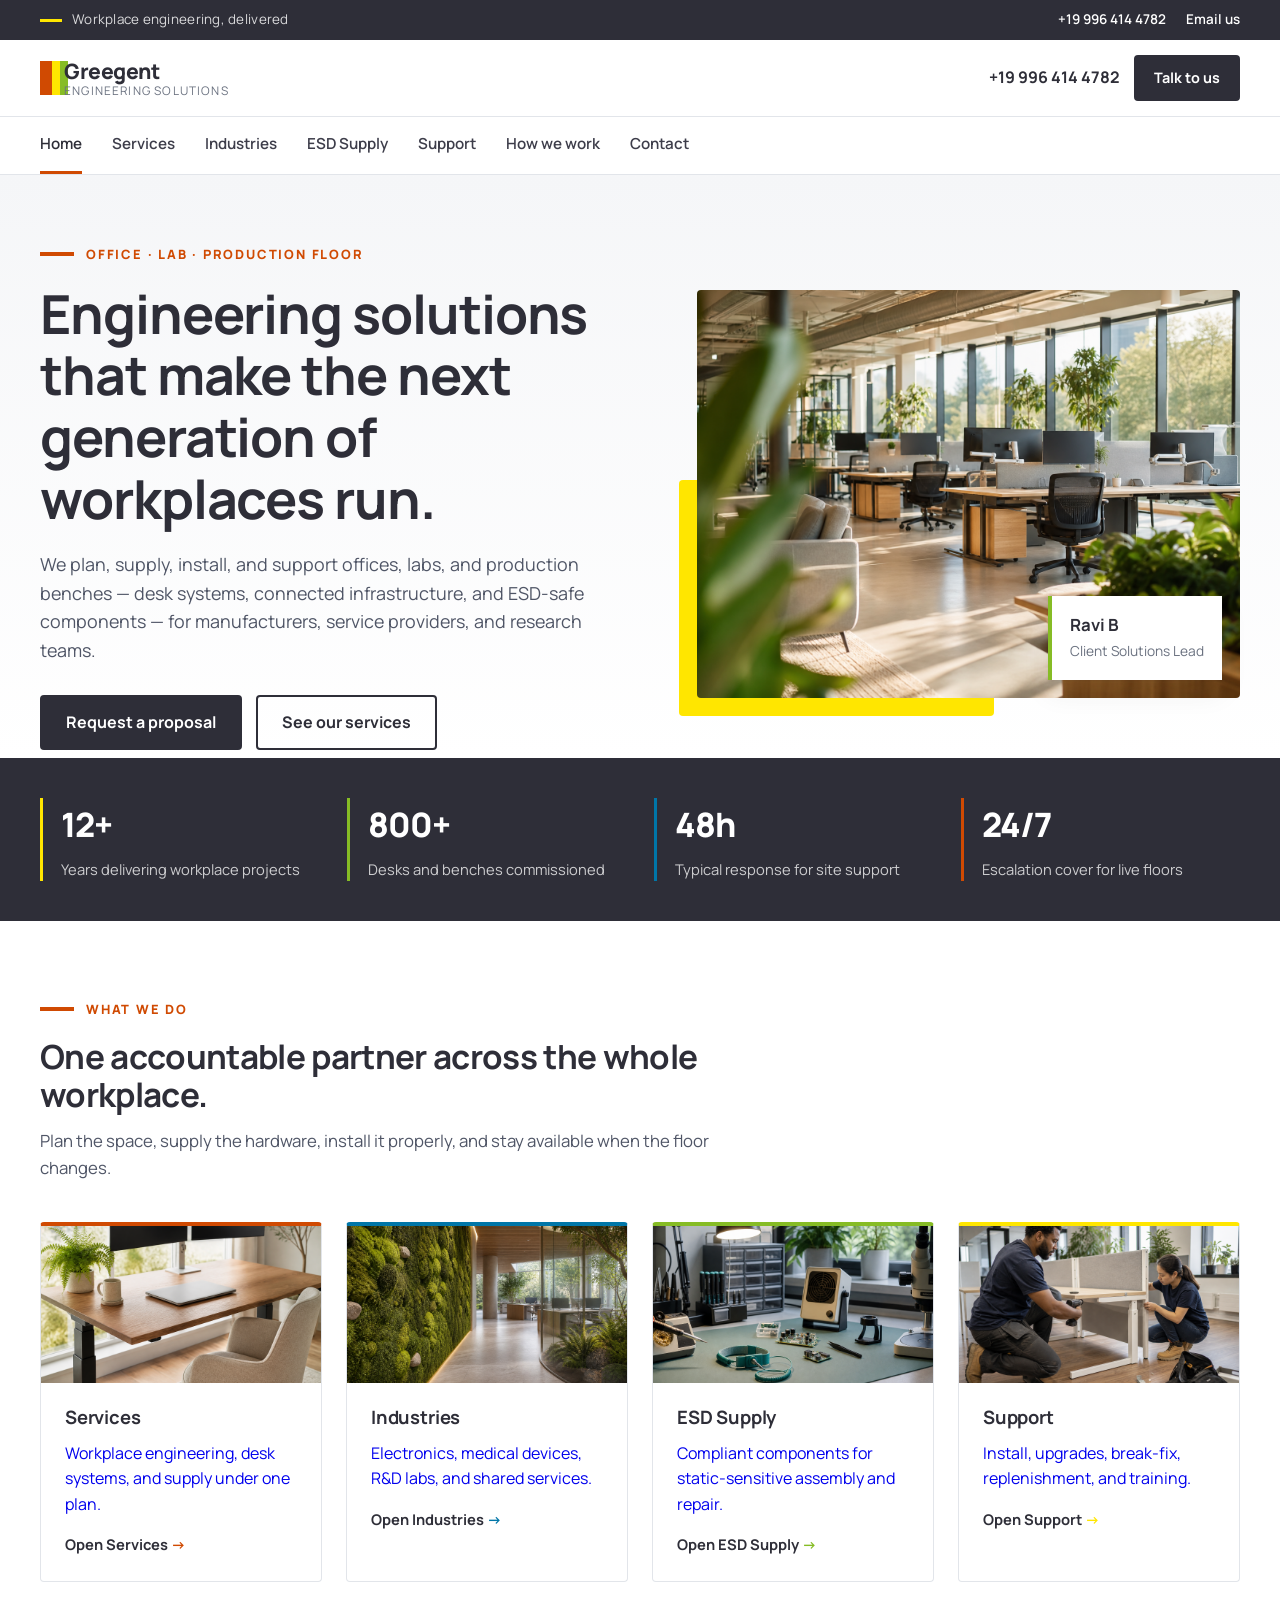
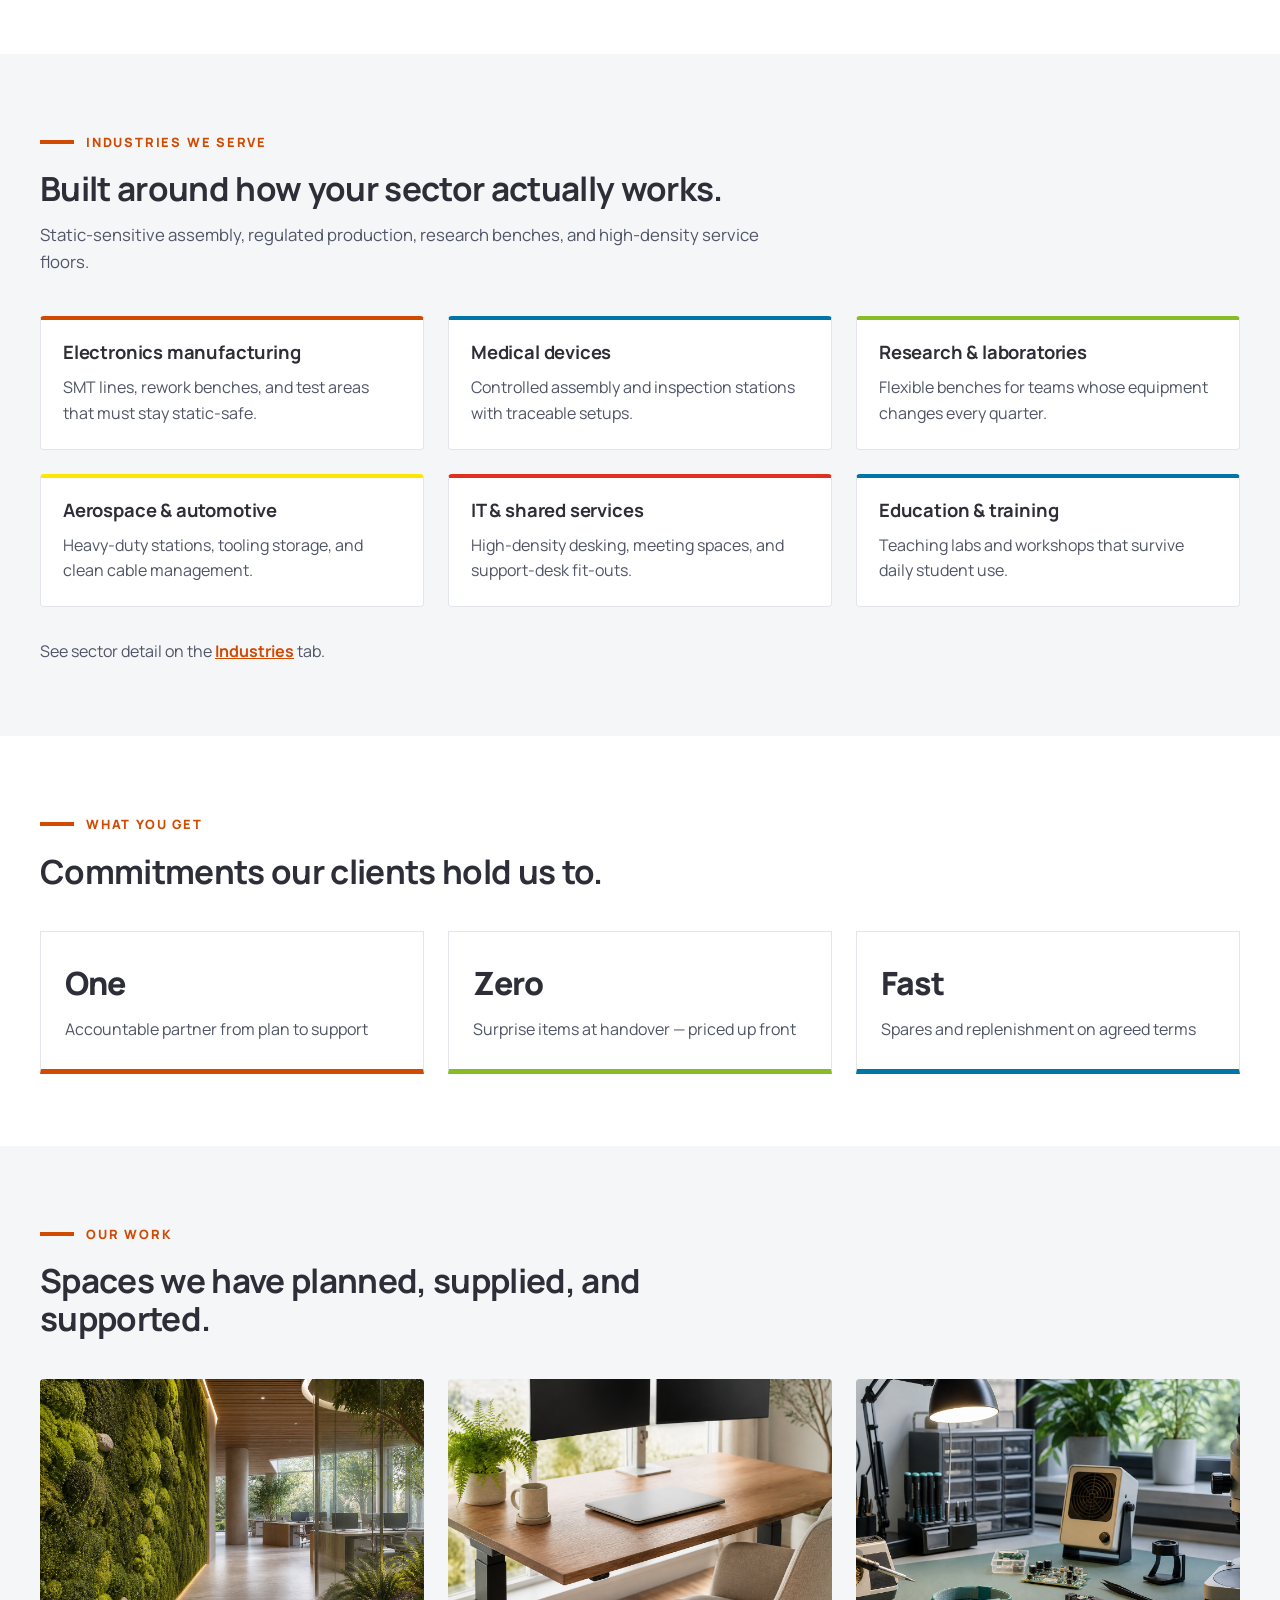
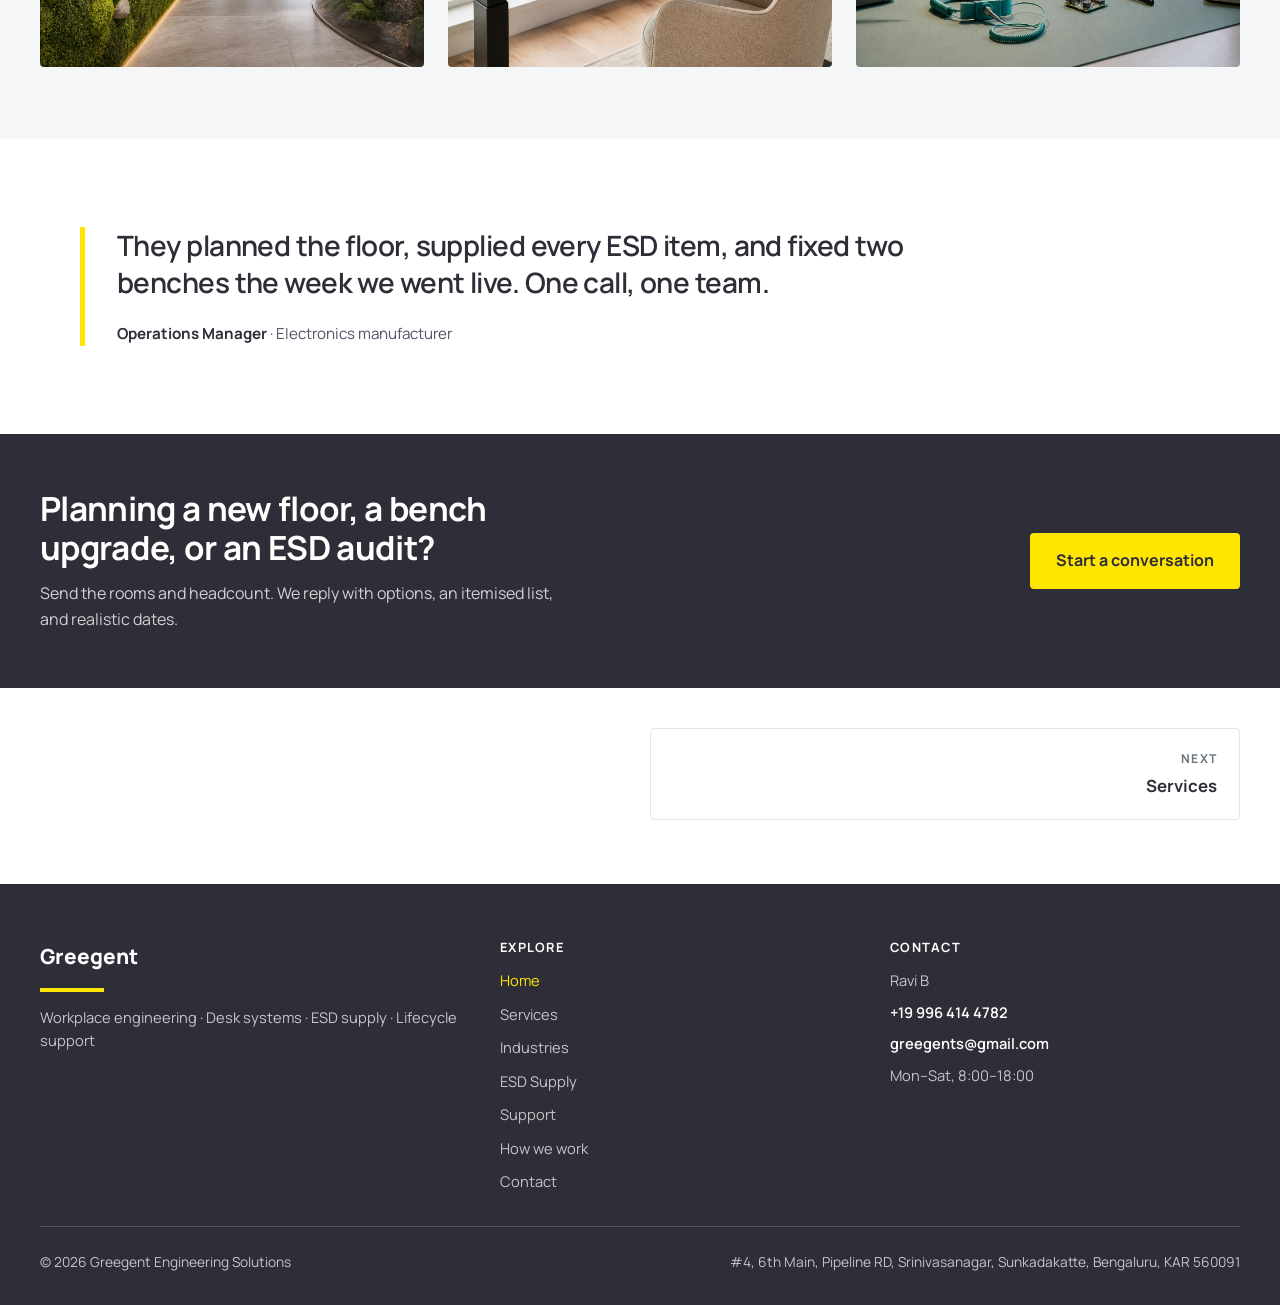
==== index.html @ 0ad7b1fb "Add files via upload" ====
<!DOCTYPE html>
<html lang="en">
  <head>
    <meta charset="UTF-8" />
    <meta name="viewport" content="width=device-width, initial-scale=1.0" />
    <meta name="description" content="Workplace engineering, desk systems, ESD supply, and lifecycle support for industry." />
    <title>Home — XYZ Engineering Solutions</title>
    <link rel="preconnect" href="https://fonts.googleapis.com" />
    <link rel="preconnect" href="https://fonts.gstatic.com" crossorigin />
    <link href="https://fonts.googleapis.com/css2?family=Manrope:wght@400;500;600;700;800&display=swap" rel="stylesheet" />
    <link rel="stylesheet" href="css/styles.css" />
  </head>
  <body data-page="home">
    <header class="site-header">
      <div class="top-strip">
        <div class="wrap top-strip-inner">
          <p class="strip-promise" data-promise>Workplace engineering, delivered</p>
          <div class="strip-links">
            <a data-phone-link href="tel:+15550102400"><span data-phone>+1 555 010 2400</span></a>
            <a data-email-link href="mailto:hello@xyz-solutions.example">Email us</a>
          </div>
        </div>
      </div>
      <div class="wrap header-inner">
        <a class="logo" href="index.html">
          <span class="logo-mark" aria-hidden="true"></span>
          <span class="logo-text"><strong data-company>XYZ</strong><span>Engineering solutions</span></span>
        </a>
        <div class="header-actions">
          <a class="header-phone" data-phone-link href="tel:+15550102400"><span data-phone>+1 555 010 2400</span></a>
          <a class="btn btn-small" href="contact.html">Talk to us</a>
          <button class="nav-toggle" type="button" data-nav-toggle aria-expanded="false" aria-controls="site-tabs" aria-label="Menu">
            <span></span><span></span><span></span>
          </button>
        </div>
      </div>
      <nav class="tab-bar" id="site-tabs" aria-label="Site tabs">
        <div class="wrap">
          <ul data-nav>
            <li><a class="tab-link is-active" href="index.html" aria-current="page">Home</a></li>
            <li><a class="tab-link" href="services.html">Services</a></li>
            <li><a class="tab-link" href="industries.html">Industries</a></li>
            <li><a class="tab-link" href="esd.html">ESD Supply</a></li>
            <li><a class="tab-link" href="support.html">Support</a></li>
            <li><a class="tab-link" href="how-we-work.html">How we work</a></li>
            <li><a class="tab-link" href="contact.html">Contact</a></li>
          </ul>
        </div>
      </nav>
    </header>

    <main>
      <section class="hero">
        <div class="wrap hero-grid">
          <div>
            <p class="eyebrow">Office · Lab · Production floor</p>
            <h1 data-tagline>Engineering solutions that make the next generation of workplaces run.</h1>
            <p class="lede" data-intro></p>
            <div class="hero-actions">
              <a class="btn" href="contact.html">Request a proposal</a>
              <a class="btn btn-ghost" href="services.html">See our services</a>
            </div>
          </div>
          <div class="hero-media">
            <img data-img="homeHero" src="images/hero-workspace.png" alt="Sunlit office with plants and sit-stand desks" />
            <div class="hero-tag">
              <strong data-person-name>Alex Morgan</strong>
              <span data-person-role>Client Solutions Lead</span>
            </div>
          </div>
        </div>
      </section>

      <section class="stat-band">
        <div class="wrap">
          <dl class="stat-grid" data-stats></dl>
        </div>
      </section>

      <section class="section">
        <div class="wrap">
          <header class="section-head">
            <p class="eyebrow">What we do</p>
            <h2>One accountable partner across the whole workplace.</h2>
            <p>Plan the space, supply the hardware, install it properly, and stay available when the floor changes.</p>
          </header>
          <div class="card-grid grid-4" data-home-links></div>
        </div>
      </section>

      <section class="section section-tint">
        <div class="wrap">
          <header class="section-head">
            <p class="eyebrow">Industries we serve</p>
            <h2>Built around how your sector actually works.</h2>
            <p>Static-sensitive assembly, regulated production, research benches, and high-density service floors.</p>
          </header>
          <div class="card-grid grid-3" data-industries></div>
          <p class="page-cta">See sector detail on the <a href="industries.html">Industries</a> tab.</p>
        </div>
      </section>

      <section class="section">
        <div class="wrap">
          <header class="section-head">
            <p class="eyebrow">What you get</p>
            <h2>Commitments our clients hold us to.</h2>
          </header>
          <div class="outcome-grid" data-outcomes></div>
        </div>
      </section>

      <section class="section section-tint">
        <div class="wrap">
          <header class="section-head">
            <p class="eyebrow">Our work</p>
            <h2>Spaces we have planned, supplied, and supported.</h2>
          </header>
          <div class="photo-gallery" data-gallery></div>
        </div>
      </section>

      <section class="section">
        <div class="wrap">
          <figure class="quote">
            <blockquote data-quote-text></blockquote>
            <figcaption><strong data-quote-author></strong> · <span data-quote-org></span></figcaption>
          </figure>
        </div>
      </section>

      <section class="cta">
        <div class="wrap cta-inner">
          <div>
            <h2 data-cta-heading></h2>
            <p data-cta-text></p>
          </div>
          <a class="btn btn-yellow" href="contact.html"><span data-cta-button>Start a conversation</span></a>
        </div>
      </section>

      <nav class="pager-section" aria-label="Next page">
        <div class="wrap pager" data-pager></div>
      </nav>
    </main>

    <footer class="site-footer">
      <div class="wrap">
        <div class="footer-top">
          <div class="footer-brand">
            <strong data-company>XYZ</strong>
            <div class="footer-rule"></div>
            <p data-footer-note></p>
          </div>
          <div class="footer-col">
            <h4>Explore</h4>
            <ul class="footer-tabs" data-footer-nav></ul>
          </div>
          <div class="footer-col">
            <h4>Contact</h4>
            <div class="footer-contact">
              <span data-person-name></span>
              <a data-phone-link href="tel:+15550102400"><span data-phone></span></a>
              <a data-email-link href="mailto:hello@xyz-solutions.example"><span data-email></span></a>
              <span data-hours></span>
            </div>
          </div>
        </div>
        <div class="footer-bottom">
          <p>© <span data-year>2026</span> <span data-legal>XYZ Engineering Solutions</span></p>
          <p><span data-address></span>, <span data-city></span></p>
        </div>
      </div>
    </footer>

    <script src="js/site-config.js"></script>
    <script src="js/app.js"></script>
  </body>
</html>
---- css/styles.css ----
/* ============================================================
   DESIGN SYSTEM
   Palette inspired by professional services brands:
   ============================================================ */

:root {
  --ink: #2e2e38;
  --ink-soft: #3d3d4a;
  --body: #4f5566;
  --muted: #6b7280;
  --line: #e2e5ea;
  --page: #ffffff;
  --tint: #f5f6f8;
  --tint-2: #eef1f5;

  --orange: #d04a02;
  --red: #e0301e;
  --yellow: #ffe600;
  --green: #86bc25;
  --blue: #0076a8;

  --accent: var(--orange);
  --radius: 4px;
  --shadow: 0 1px 2px rgba(46, 46, 56, 0.06), 0 12px 28px rgba(46, 46, 56, 0.08);
  --shadow-lift: 0 2px 4px rgba(46, 46, 56, 0.08), 0 20px 44px rgba(46, 46, 56, 0.14);
  --font: "Manrope", system-ui, -apple-system, "Segoe UI", sans-serif;
}

*,
*::before,
*::after {
  box-sizing: border-box;
}

html {
  scroll-behavior: smooth;
}

body {
  margin: 0;
  font-family: var(--font);
  color: var(--body);
  background: var(--page);
  line-height: 1.6;
  -webkit-font-smoothing: antialiased;
}

img {
  max-width: 100%;
}

code {
  background: var(--tint-2);
  padding: 2px 6px;
  border-radius: 3px;
  color: var(--ink);
  font-size: 0.9em;
}

.wrap {
  width: min(1200px, calc(100% - 48px));
  margin-inline: auto;
}

h1,
h2,
h3,
h4 {
  color: var(--ink);
  font-weight: 700;
  line-height: 1.15;
  letter-spacing: -0.02em;
  margin: 0;
}

h1 {
  font-size: clamp(2.1rem, 4.2vw, 3.5rem);
}

h2 {
  font-size: clamp(1.6rem, 2.6vw, 2.3rem);
}

h3 {
  font-size: 1.15rem;
  letter-spacing: -0.01em;
}

p {
  margin: 0;
}

/* ---------- accent helpers ---------- */
.accent-orange {
  --accent: var(--orange);
}
.accent-red {
  --accent: var(--red);
}
.accent-yellow {
  --accent: var(--yellow);
}
.accent-green {
  --accent: var(--green);
}
.accent-blue {
  --accent: var(--blue);
}

/* ---------- header ---------- */
.site-header {
  position: sticky;
  top: 0;
  z-index: 30;
  background: var(--page);
  box-shadow: 0 1px 0 var(--line);
}

.top-strip {
  background: var(--ink);
  color: #fff;
}

.top-strip-inner {
  display: flex;
  align-items: center;
  justify-content: space-between;
  gap: 20px;
  min-height: 40px;
  font-size: 0.84rem;
}

.strip-promise {
  display: flex;
  align-items: center;
  gap: 10px;
  color: rgba(255, 255, 255, 0.82);
  letter-spacing: 0.02em;
}

.strip-promise::before {
  content: "";
  width: 22px;
  height: 3px;
  background: var(--yellow);
}

.strip-links {
  display: flex;
  gap: 20px;
}

.strip-links a {
  color: #fff;
  text-decoration: none;
  font-weight: 600;
}

.strip-links a:hover {
  color: var(--yellow);
}

.header-inner {
  display: flex;
  align-items: center;
  justify-content: space-between;
  gap: 24px;
  min-height: 76px;
}

.logo {
  display: flex;
  align-items: center;
  gap: 12px;
  text-decoration: none;
}

.logo-mark {
  width: 12px;
  height: 34px;
  background: var(--orange);
  box-shadow: 8px 0 0 var(--yellow), 16px 0 0 var(--green);
}

.logo-text {
  display: grid;
  line-height: 1.2;
}

.logo-text strong {
  color: var(--ink);
  font-size: 1.32rem;
  font-weight: 800;
  letter-spacing: -0.02em;
}

.logo-text span {
  color: var(--muted);
  font-size: 0.74rem;
  letter-spacing: 0.1em;
  text-transform: uppercase;
}

.header-actions {
  display: flex;
  align-items: center;
  gap: 14px;
}

.header-phone {
  color: var(--ink);
  text-decoration: none;
  font-weight: 700;
}

.header-phone:hover {
  color: var(--orange);
}

.nav-toggle {
  display: none;
  width: 44px;
  height: 40px;
  border: 1px solid var(--line);
  border-radius: var(--radius);
  background: #fff;
  cursor: pointer;
}

.nav-toggle span {
  display: block;
  width: 18px;
  height: 2px;
  margin: 4px auto;
  background: var(--ink);
}

/* ---------- tabs ---------- */
.tab-bar {
  border-top: 1px solid var(--line);
  background: var(--page);
}

.tab-bar ul {
  display: flex;
  gap: 30px;
  list-style: none;
  margin: 0;
  padding: 0;
  overflow-x: auto;
  scrollbar-width: none;
}

.tab-bar ul::-webkit-scrollbar {
  display: none;
}

.tab-link {
  display: inline-flex;
  align-items: center;
  padding: 15px 0;
  color: var(--ink-soft);
  text-decoration: none;
  font-size: 0.95rem;
  font-weight: 600;
  white-space: nowrap;
  border-bottom: 3px solid transparent;
}

.tab-link:hover {
  color: var(--orange);
}

.tab-link.is-active {
  color: var(--ink);
  border-bottom-color: var(--orange);
}

/* ---------- buttons ---------- */
.btn {
  display: inline-flex;
  align-items: center;
  gap: 10px;
  padding: 13px 24px;
  border: 2px solid var(--ink);
  border-radius: var(--radius);
  background: var(--ink);
  color: #fff;
  font: inherit;
  font-weight: 700;
  text-decoration: none;
  cursor: pointer;
}

.btn:hover {
  background: var(--orange);
  border-color: var(--orange);
}

.btn-small {
  padding: 9px 18px;
  font-size: 0.9rem;
}

.btn-ghost {
  background: transparent;
  color: var(--ink);
}

.btn-ghost:hover {
  background: var(--ink);
  color: #fff;
  border-color: var(--ink);
}

.btn-yellow {
  background: var(--yellow);
  border-color: var(--yellow);
  color: var(--ink);
}

.btn-yellow:hover {
  background: #fff;
  border-color: #fff;
  color: var(--ink);
}

/* ---------- hero ---------- */
.hero {
  padding: 64px 0 8px;
  background: linear-gradient(180deg, var(--tint) 0%, var(--page) 100%);
}

.hero-grid {
  display: grid;
  grid-template-columns: 1.05fr 0.95fr;
  gap: 56px;
  align-items: center;
}

.eyebrow {
  display: inline-flex;
  align-items: center;
  gap: 12px;
  margin-bottom: 18px;
  color: var(--orange);
  font-size: 0.8rem;
  font-weight: 800;
  letter-spacing: 0.14em;
  text-transform: uppercase;
}

.eyebrow::before {
  content: "";
  width: 34px;
  height: 4px;
  background: var(--orange);
}

.lede {
  margin-top: 20px;
  font-size: 1.12rem;
  max-width: 56ch;
}

.hero-actions {
  display: flex;
  flex-wrap: wrap;
  gap: 14px;
  margin-top: 30px;
}

.hero-media {
  position: relative;
}

.hero-media img {
  display: block;
  width: 100%;
  aspect-ratio: 4 / 3;
  object-fit: cover;
  border-radius: var(--radius);
  position: relative;
  z-index: 1;
}

.hero-media::before {
  content: "";
  position: absolute;
  left: -18px;
  bottom: -18px;
  width: 58%;
  height: 58%;
  background: var(--yellow);
  border-radius: var(--radius);
}

.hero-tag {
  position: absolute;
  z-index: 2;
  right: 18px;
  bottom: 18px;
  max-width: 240px;
  padding: 16px 18px;
  background: #fff;
  border-left: 4px solid var(--green);
  box-shadow: var(--shadow);
}

.hero-tag strong {
  display: block;
  color: var(--ink);
  font-size: 1.05rem;
}

.hero-tag span {
  font-size: 0.86rem;
  color: var(--muted);
}

/* ---------- numbers band ---------- */
.stat-band {
  background: var(--ink);
  color: #fff;
  padding: 40px 0;
}

.stat-grid {
  display: grid;
  grid-template-columns: repeat(4, 1fr);
  gap: 28px;
  margin: 0;
}

.stat {
  padding-left: 18px;
  border-left: 3px solid var(--yellow);
}

.stat:nth-child(2) {
  border-left-color: var(--green);
}

.stat:nth-child(3) {
  border-left-color: var(--blue);
}

.stat:nth-child(4) {
  border-left-color: var(--orange);
}

.stat dt {
  font-size: 2.1rem;
  font-weight: 800;
  letter-spacing: -0.03em;
  color: #fff;
}

.stat dd {
  margin: 6px 0 0;
  color: rgba(255, 255, 255, 0.76);
  font-size: 0.92rem;
}

/* ---------- sections ---------- */
.section {
  padding: 72px 0;
}

.section-tint {
  background: var(--tint);
}

.section-head {
  max-width: 720px;
  margin-bottom: 40px;
}

.section-head h2 + p {
  margin-top: 14px;
  font-size: 1.05rem;
}

.page-hero {
  padding: 56px 0 40px;
  background: linear-gradient(180deg, var(--tint) 0%, var(--page) 100%);
}

.page-hero .lede {
  margin-top: 16px;
}

.page-hero-grid {
  display: grid;
  grid-template-columns: 1.1fr 0.9fr;
  gap: 48px;
  align-items: center;
}

.page-hero-grid img {
  display: block;
  width: 100%;
  aspect-ratio: 16 / 10;
  object-fit: cover;
  border-radius: var(--radius);
  border-bottom: 5px solid var(--orange);
}

/* ---------- cards ---------- */
.card-grid {
  display: grid;
  grid-template-columns: repeat(2, 1fr);
  gap: 24px;
}

.grid-3 {
  grid-template-columns: repeat(3, 1fr);
}

.grid-4 {
  grid-template-columns: repeat(4, 1fr);
}

.card,
.jump-card {
  display: flex;
  flex-direction: column;
  background: #fff;
  border: 1px solid var(--line);
  border-top: 4px solid var(--accent);
  border-radius: var(--radius);
  overflow: hidden;
  text-decoration: none;
  transition: box-shadow 0.2s ease, transform 0.2s ease;
}

.card:hover,
.jump-card:hover {
  box-shadow: var(--shadow-lift);
  transform: translateY(-3px);
}

.card img,
.jump-card img {
  display: block;
  width: 100%;
  aspect-ratio: 16 / 9;
  object-fit: cover;
}

.card-body {
  padding: 24px;
  display: grid;
  gap: 12px;
  align-content: start;
}

.card-compact .card-body {
  padding: 22px;
}

.card-plain {
  border-top-color: var(--line);
  border-left: 4px solid var(--accent);
}

.card-points {
  margin: 4px 0 0;
  padding: 0;
  list-style: none;
  display: grid;
  gap: 8px;
}

.card-points li {
  position: relative;
  padding-left: 20px;
  font-size: 0.94rem;
}

.card-points li::before {
  content: "";
  position: absolute;
  left: 0;
  top: 9px;
  width: 9px;
  height: 9px;
  background: var(--accent);
}

.card-link {
  margin-top: 4px;
  color: var(--ink);
  font-weight: 700;
  font-size: 0.92rem;
}

.card-link::after {
  content: " →";
  color: var(--accent);
}

/* ---------- outcomes ---------- */
.outcome-grid {
  display: grid;
  grid-template-columns: repeat(3, 1fr);
  gap: 24px;
}

.outcome {
  padding: 26px 24px;
  background: #fff;
  border: 1px solid var(--line);
  border-bottom: 5px solid var(--accent);
}

.outcome strong {
  display: block;
  color: var(--ink);
  font-size: 2rem;
  font-weight: 800;
  letter-spacing: -0.03em;
}

.outcome p {
  margin-top: 8px;
}

/* ---------- process ---------- */
.process {
  list-style: none;
  display: grid;
  grid-template-columns: repeat(4, 1fr);
  gap: 24px;
  margin: 0;
  padding: 0;
}

.step-item {
  padding-top: 20px;
  border-top: 4px solid var(--accent);
  display: grid;
  gap: 10px;
  align-content: start;
}

.step-number {
  color: var(--accent);
  font-size: 1.5rem;
  font-weight: 800;
  letter-spacing: -0.02em;
}

/* ---------- photos ---------- */
.photo-frame {
  margin: 0;
  overflow: hidden;
  border-radius: var(--radius);
}

.photo-frame img {
  display: block;
  width: 100%;
  height: 100%;
  aspect-ratio: 4 / 3;
  object-fit: cover;
}

.photo-gallery {
  display: grid;
  grid-template-columns: repeat(3, 1fr);
  gap: 24px;
}

.photo-split {
  display: grid;
  grid-template-columns: 1.1fr 0.9fr;
  gap: 24px;
}

/* ---------- quote ---------- */
.quote {
  display: grid;
  gap: 20px;
  max-width: 900px;
  padding-left: 32px;
  border-left: 5px solid var(--yellow);
}

.quote blockquote {
  margin: 0;
  color: var(--ink);
  font-size: clamp(1.25rem, 2.2vw, 1.75rem);
  font-weight: 600;
  line-height: 1.35;
  letter-spacing: -0.02em;
}

.quote figcaption {
  font-size: 0.95rem;
}

.quote figcaption strong {
  color: var(--ink);
}

/* ---------- closing call to action ---------- */
.cta {
  background: var(--ink);
  color: #fff;
  padding: 56px 0;
}

.cta-inner {
  display: grid;
  grid-template-columns: 1.4fr auto;
  gap: 32px;
  align-items: center;
}

.cta h2 {
  color: #fff;
  max-width: 24ch;
}

.cta p {
  margin-top: 14px;
  color: rgba(255, 255, 255, 0.78);
  max-width: 52ch;
}

/* ---------- contact ---------- */
.contact-grid {
  display: grid;
  grid-template-columns: 0.9fr 1.1fr;
  gap: 48px;
  align-items: start;
}

.contact-card {
  background: #fff;
  border: 1px solid var(--line);
  border-top: 4px solid var(--orange);
  padding: 28px;
}

.contact-details {
  list-style: none;
  margin: 0;
  padding: 0;
  display: grid;
  gap: 18px;
}

.contact-details li {
  display: grid;
  gap: 4px;
  padding-bottom: 16px;
  border-bottom: 1px solid var(--line);
}

.contact-details li:last-child {
  border-bottom: 0;
  padding-bottom: 0;
}

.contact-details span {
  color: var(--muted);
  font-size: 0.78rem;
  font-weight: 700;
  letter-spacing: 0.1em;
  text-transform: uppercase;
}

.contact-details strong {
  color: var(--ink);
  font-size: 1.05rem;
}

.contact-details a {
  color: inherit;
  text-decoration: none;
}

.contact-details a:hover strong {
  color: var(--orange);
}

.contact-form {
  display: grid;
  gap: 18px;
  padding: 32px;
  background: #fff;
  border: 1px solid var(--line);
  box-shadow: var(--shadow);
}

.form-row {
  display: grid;
  grid-template-columns: 1fr 1fr;
  gap: 18px;
}

.contact-form label {
  display: grid;
  gap: 7px;
  color: var(--ink);
  font-size: 0.9rem;
  font-weight: 600;
}

.contact-form input,
.contact-form select,
.contact-form textarea {
  width: 100%;
  padding: 12px 14px;
  border: 1px solid var(--line);
  border-radius: var(--radius);
  background: #fff;
  color: var(--ink);
  font: inherit;
}

.contact-form input:focus,
.contact-form select:focus,
.contact-form textarea:focus {
  outline: 2px solid var(--orange);
  outline-offset: 1px;
  border-color: var(--orange);
}

.form-note {
  color: var(--muted);
  font-size: 0.86rem;
}

/* ---------- pager ---------- */
.pager-section {
  padding: 40px 0 64px;
}

.pager {
  display: grid;
  grid-template-columns: 1fr 1fr;
  gap: 20px;
}

.pager-link {
  display: grid;
  gap: 4px;
  padding: 20px 22px;
  border: 1px solid var(--line);
  border-radius: var(--radius);
  text-decoration: none;
  background: #fff;
}

.pager-link:hover {
  border-color: var(--orange);
}

.pager-link span {
  color: var(--muted);
  font-size: 0.76rem;
  font-weight: 700;
  letter-spacing: 0.1em;
  text-transform: uppercase;
}

.pager-link strong {
  color: var(--ink);
  font-size: 1.05rem;
}

.pager-next {
  text-align: right;
}

.page-cta {
  margin-top: 32px;
  font-size: 1rem;
}

.page-cta a {
  color: var(--orange);
  font-weight: 700;
}

/* ---------- footer ---------- */
.site-footer {
  background: var(--ink);
  color: rgba(255, 255, 255, 0.72);
  padding: 56px 0 32px;
  font-size: 0.92rem;
}

.footer-top {
  display: grid;
  grid-template-columns: 1.2fr 1fr 1fr;
  gap: 40px;
  padding-bottom: 32px;
  border-bottom: 1px solid rgba(255, 255, 255, 0.16);
}

.footer-brand strong {
  display: block;
  color: #fff;
  font-size: 1.3rem;
  font-weight: 800;
}

.footer-rule {
  width: 64px;
  height: 4px;
  margin: 14px 0;
  background: var(--yellow);
  box-shadow: 0 0 0 0 transparent;
}

.footer-col h4 {
  color: #fff;
  font-size: 0.8rem;
  letter-spacing: 0.1em;
  text-transform: uppercase;
  margin-bottom: 14px;
}

.footer-tabs {
  display: grid;
  gap: 10px;
  list-style: none;
  margin: 0;
  padding: 0;
}

.footer-link {
  color: rgba(255, 255, 255, 0.72);
  text-decoration: none;
}

.footer-link:hover,
.footer-link.is-active {
  color: var(--yellow);
}

.footer-contact {
  display: grid;
  gap: 8px;
}

.footer-contact a {
  color: #fff;
  text-decoration: none;
  font-weight: 600;
}

.footer-bottom {
  display: flex;
  flex-wrap: wrap;
  justify-content: space-between;
  gap: 12px;
  padding-top: 24px;
  font-size: 0.86rem;
}

/* ---------- responsive ---------- */
@media (max-width: 1000px) {
  .stat-grid,
  .grid-4 {
    grid-template-columns: repeat(2, 1fr);
  }

  .process,
  .grid-3,
  .photo-gallery {
    grid-template-columns: repeat(2, 1fr);
  }

  .footer-top {
    grid-template-columns: 1fr 1fr;
  }
}

@media (max-width: 860px) {
  .wrap {
    width: calc(100% - 32px);
  }

  .hero-grid,
  .page-hero-grid,
  .card-grid,
  .grid-3,
  .grid-4,
  .outcome-grid,
  .process,
  .photo-gallery,
  .photo-split,
  .contact-grid,
  .cta-inner,
  .pager,
  .form-row,
  .stat-grid {
    grid-template-columns: 1fr;
  }

  .strip-promise {
    display: none;
  }

  .header-phone {
    display: none;
  }

  .nav-toggle {
    display: block;
  }

  .tab-bar {
    display: none;
  }

  .nav-open .tab-bar {
    display: block;
  }

  .tab-bar ul {
    flex-direction: column;
    gap: 0;
    padding: 8px 0 16px;
  }

  .tab-link {
    padding: 12px 0;
    border-bottom: 1px solid var(--line);
    width: 100%;
  }

  .tab-link.is-active {
    border-bottom-color: var(--orange);
  }

  .hero-media::before {
    display: none;
  }

  .pager-next {
    text-align: left;
  }

  .quote {
    padding-left: 20px;
  }
}

@media (prefers-reduced-motion: reduce) {
  * {
    transition: none !important;
  }

  html {
    scroll-behavior: auto;
  }
}
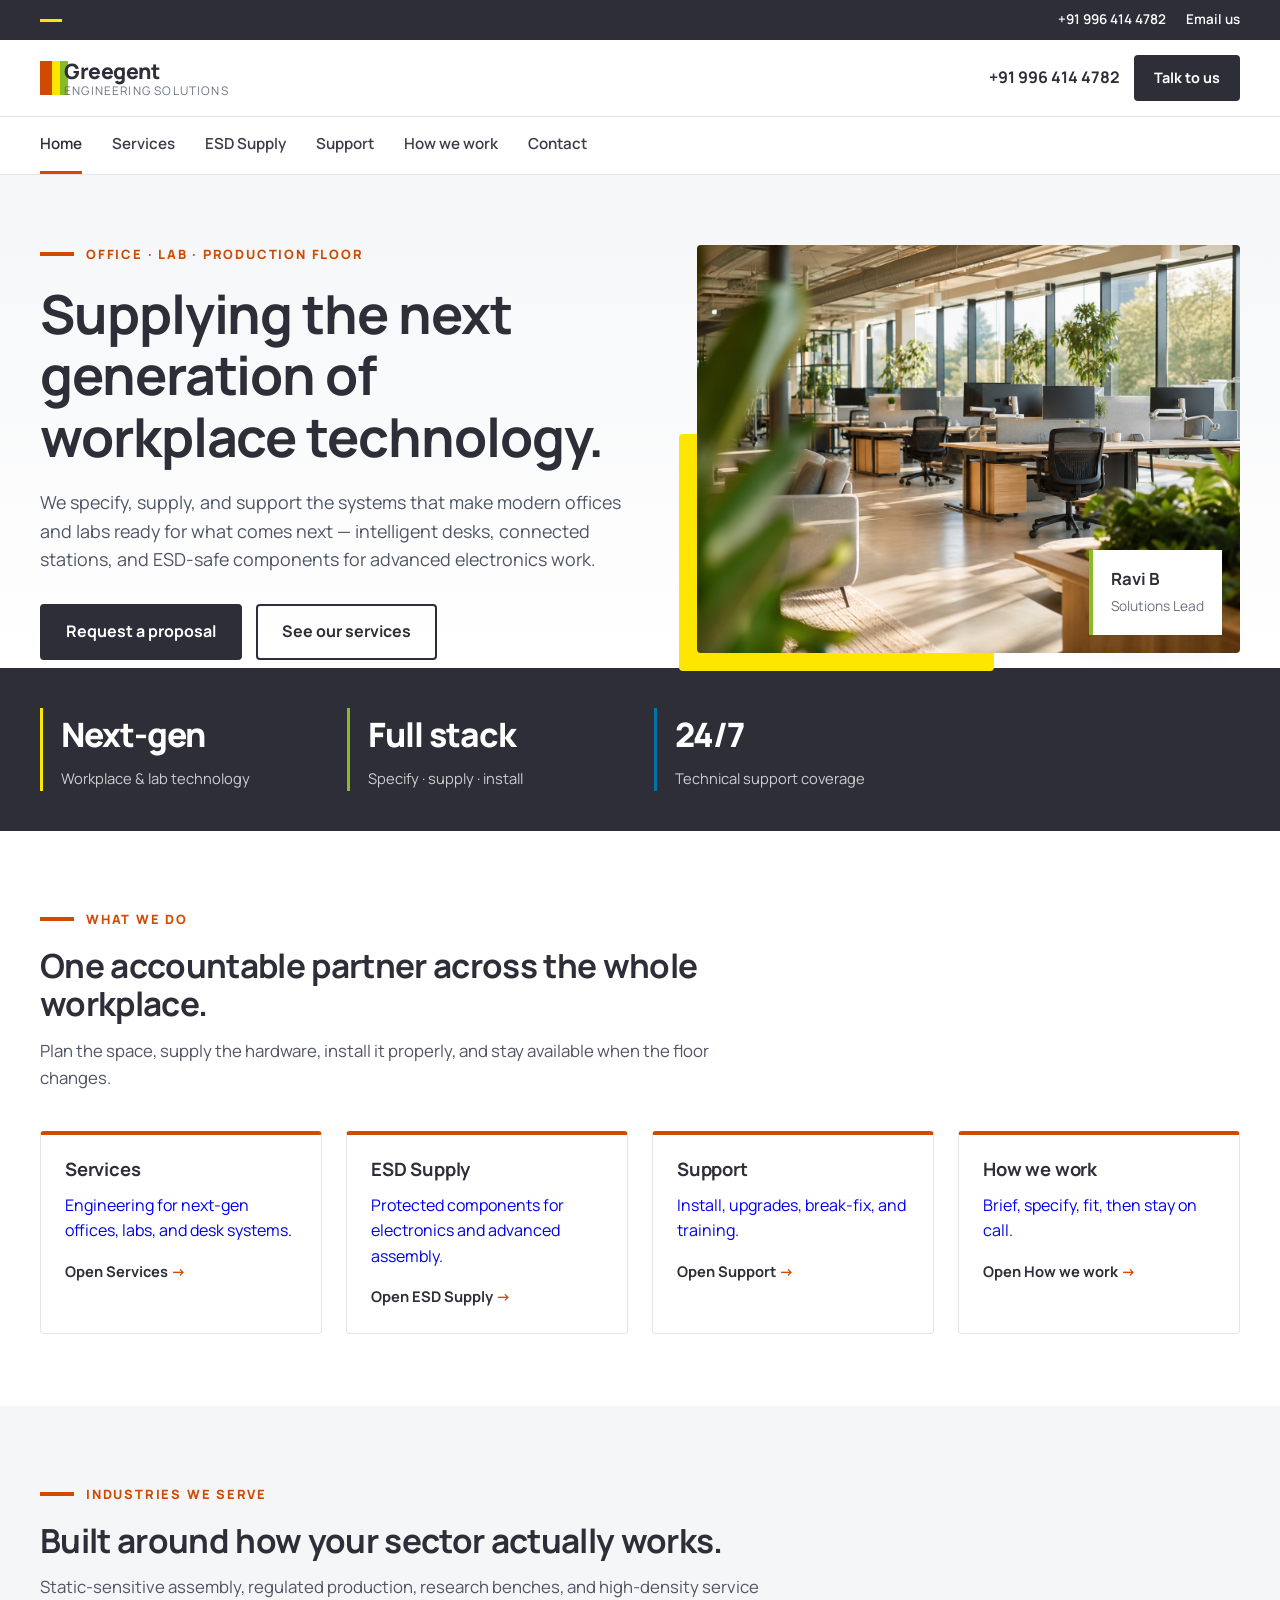
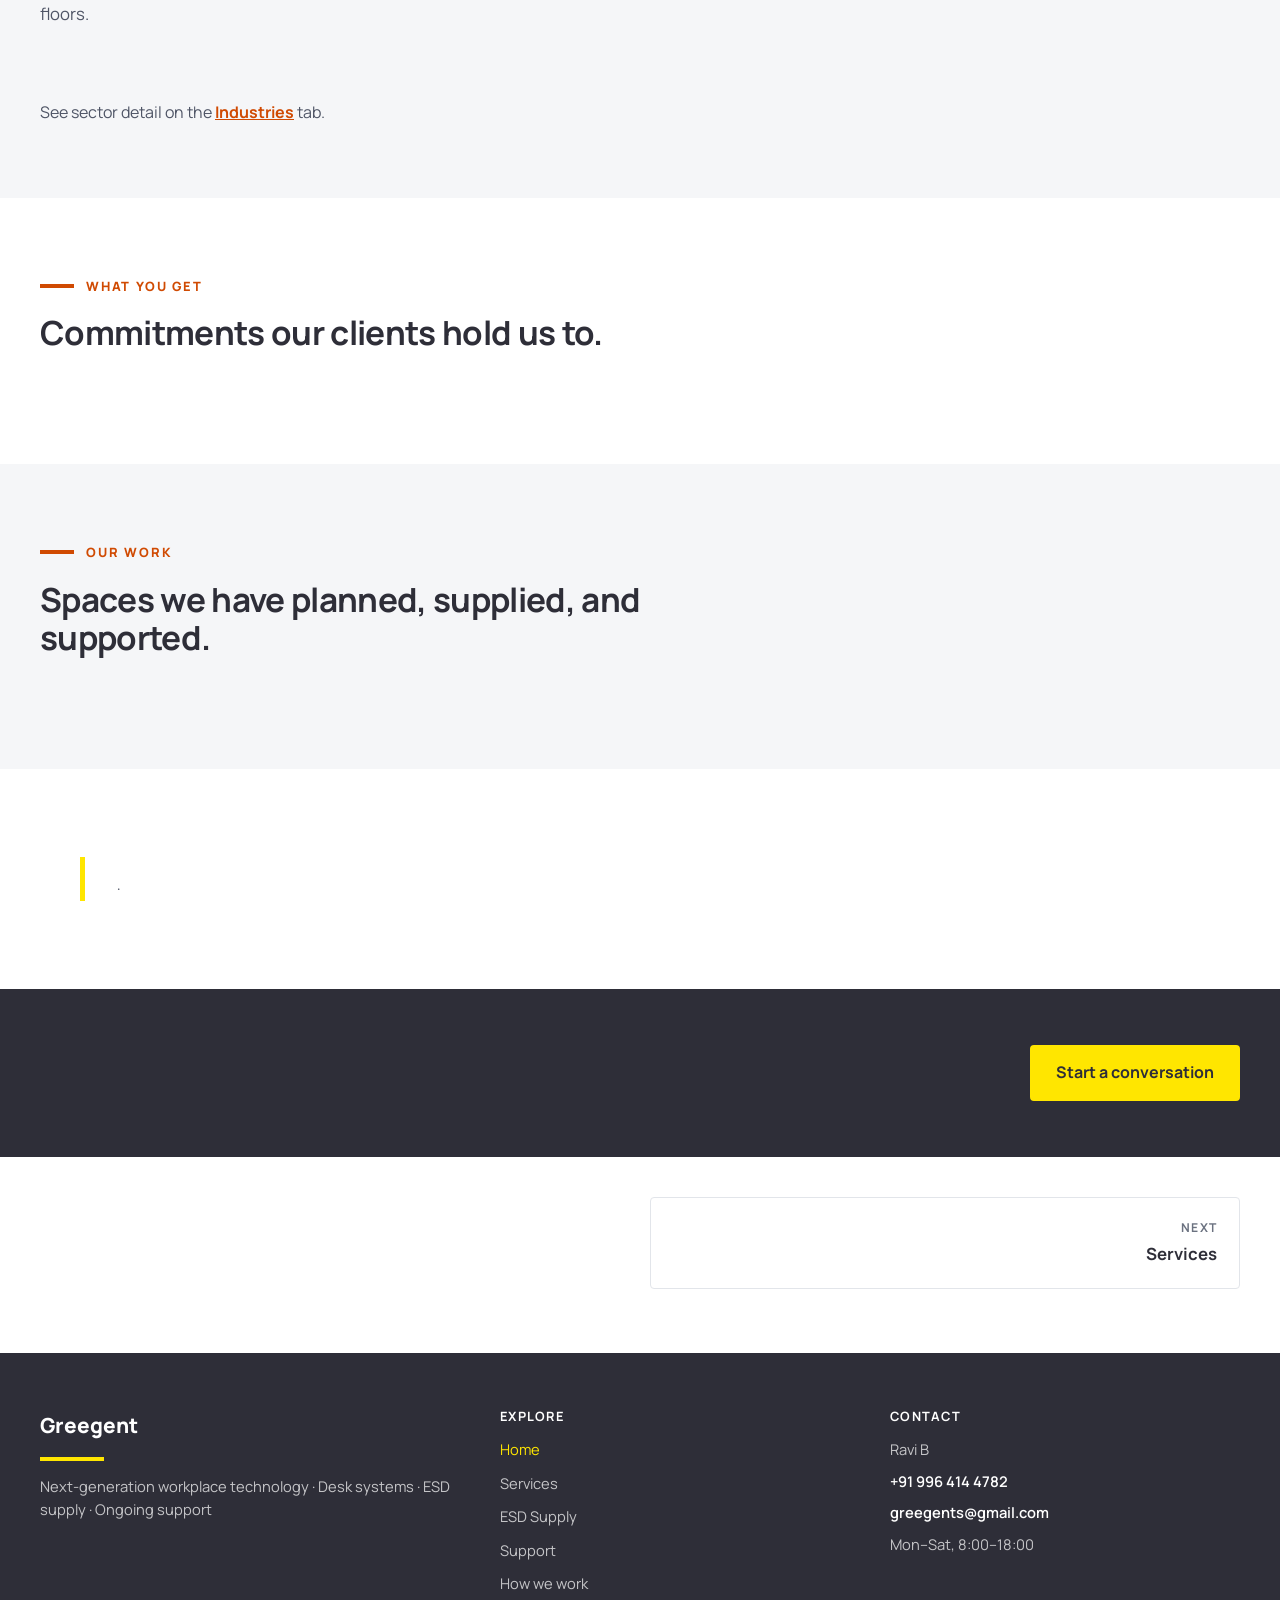
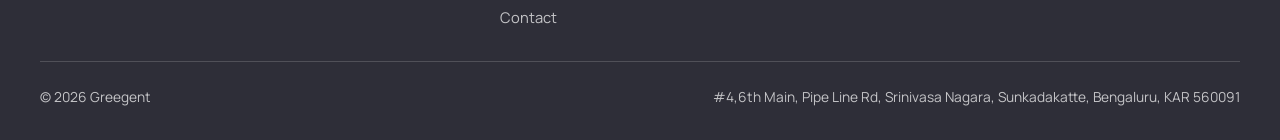
==== commit a5e736f0: "removed constant" ====
--- a/index.html
+++ b/index.html
@@ -4,7 +4,7 @@
     <meta charset="UTF-8" />
     <meta name="viewport" content="width=device-width, initial-scale=1.0" />
     <meta name="description" content="Workplace engineering, desk systems, ESD supply, and lifecycle support for industry." />
-    <title>Home — XYZ Engineering Solutions</title>
+    <title>Home — Greegent Engineering Solutions</title>
     <link rel="preconnect" href="https://fonts.googleapis.com" />
     <link rel="preconnect" href="https://fonts.gstatic.com" crossorigin />
     <link href="https://fonts.googleapis.com/css2?family=Manrope:wght@400;500;600;700;800&display=swap" rel="stylesheet" />
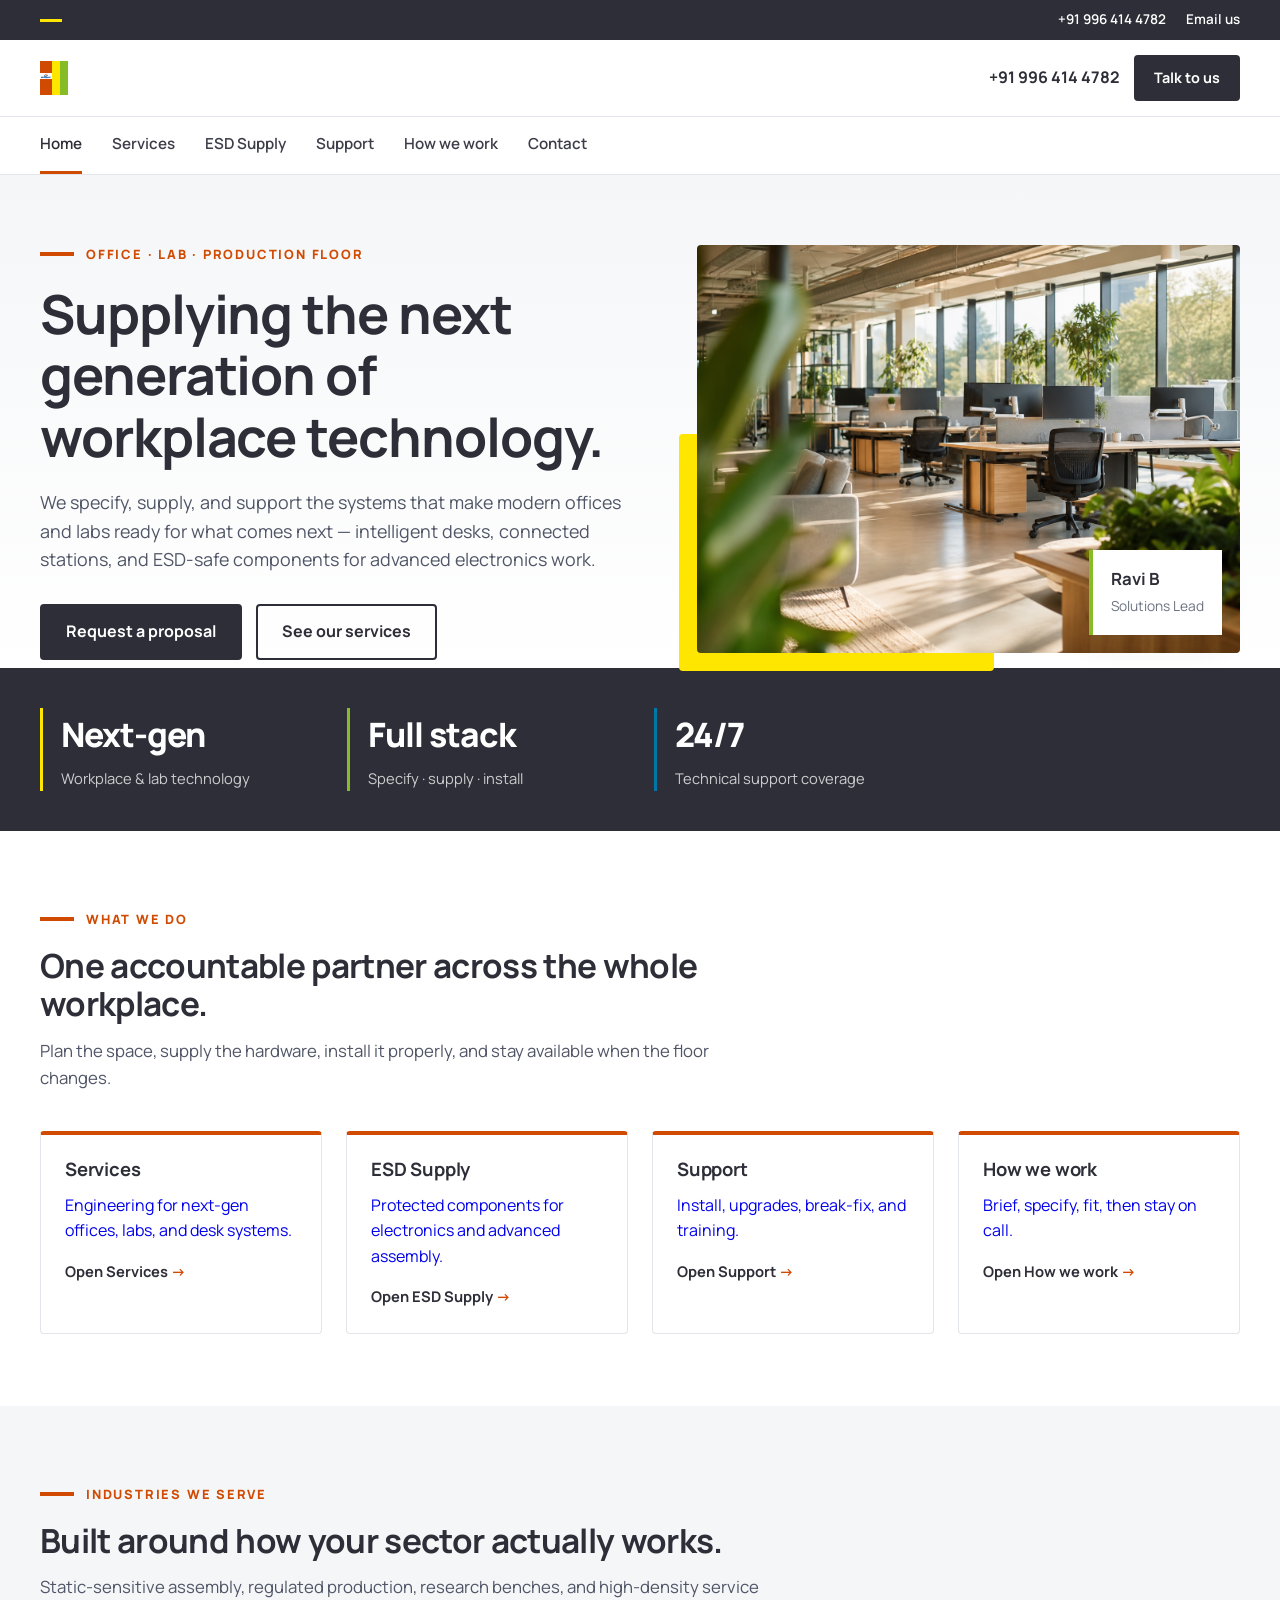
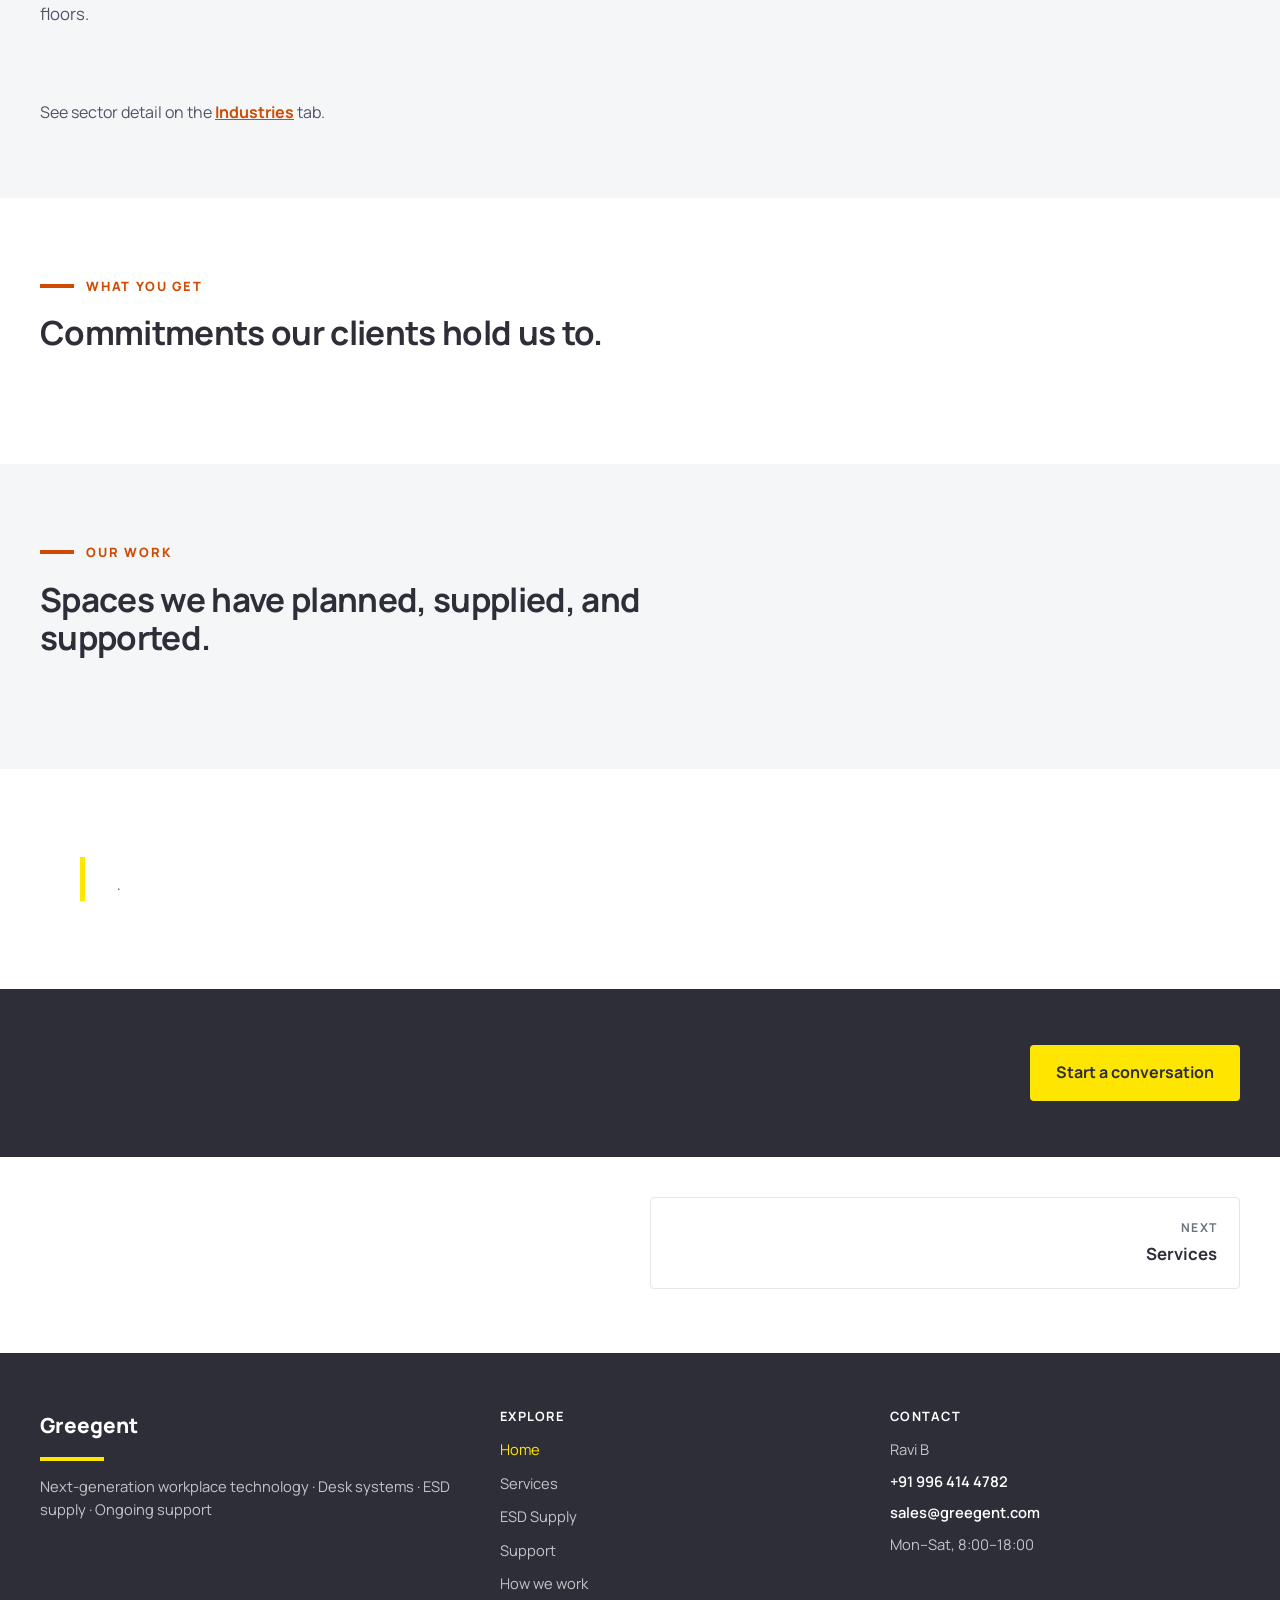
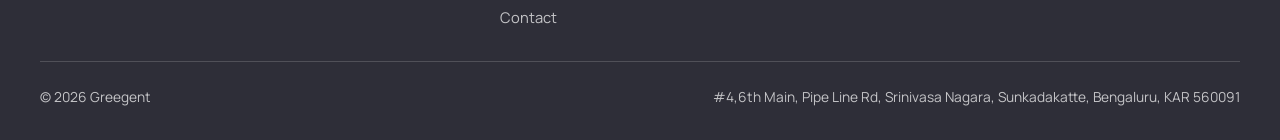
==== commit 2bd39f12: "LogoUpdate" ====
--- a/index.html
+++ b/index.html
@@ -23,8 +23,9 @@
       </div>
       <div class="wrap header-inner">
         <a class="logo" href="index.html">
-          <span class="logo-mark" aria-hidden="true"></span>
-          <span class="logo-text"><strong data-company>XYZ</strong><span>Engineering solutions</span></span>
+          <span class="logo-mark" aria-hidden="true">
+           <img src="images/GreegentLogo.jpeg" alt="Greegent">
+          </span>
         </a>
         <div class="header-actions">
           <a class="header-phone" data-phone-link href="tel:+15550102400"><span data-phone>+1 555 010 2400</span></a>
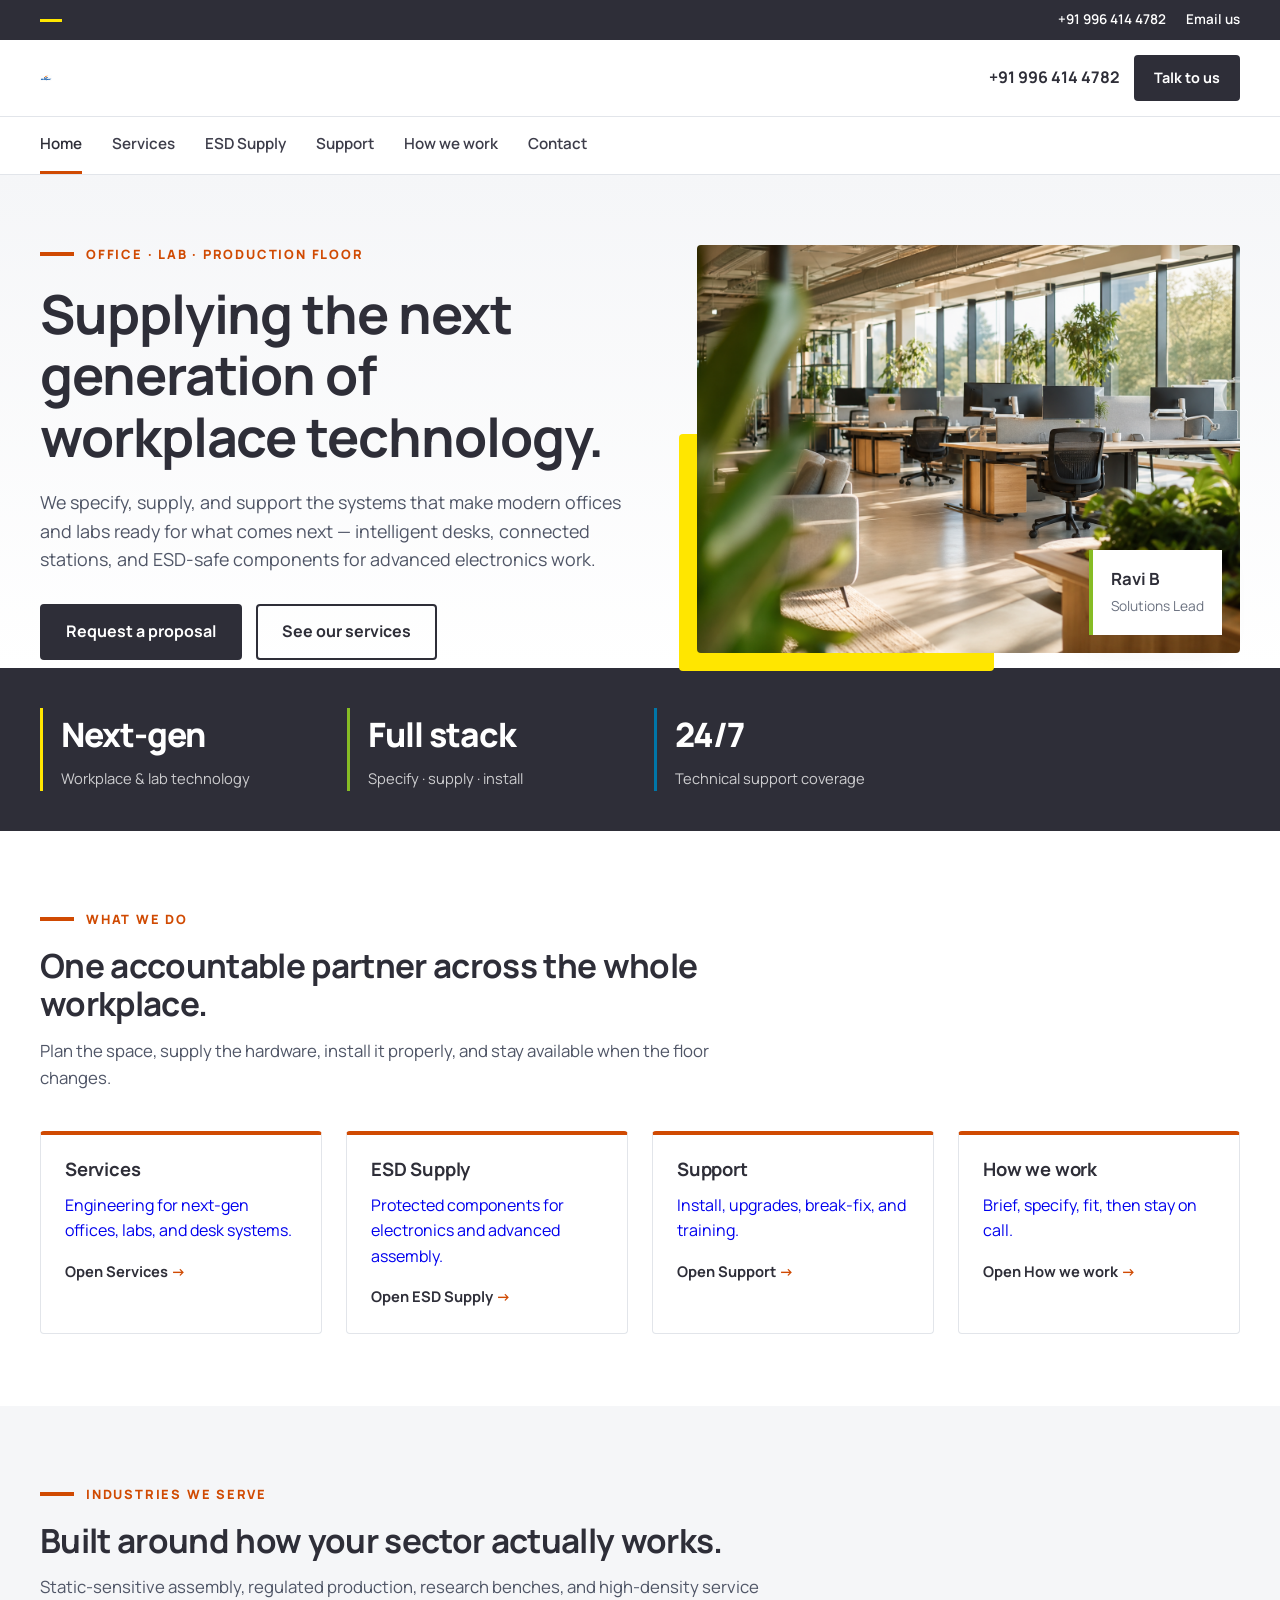
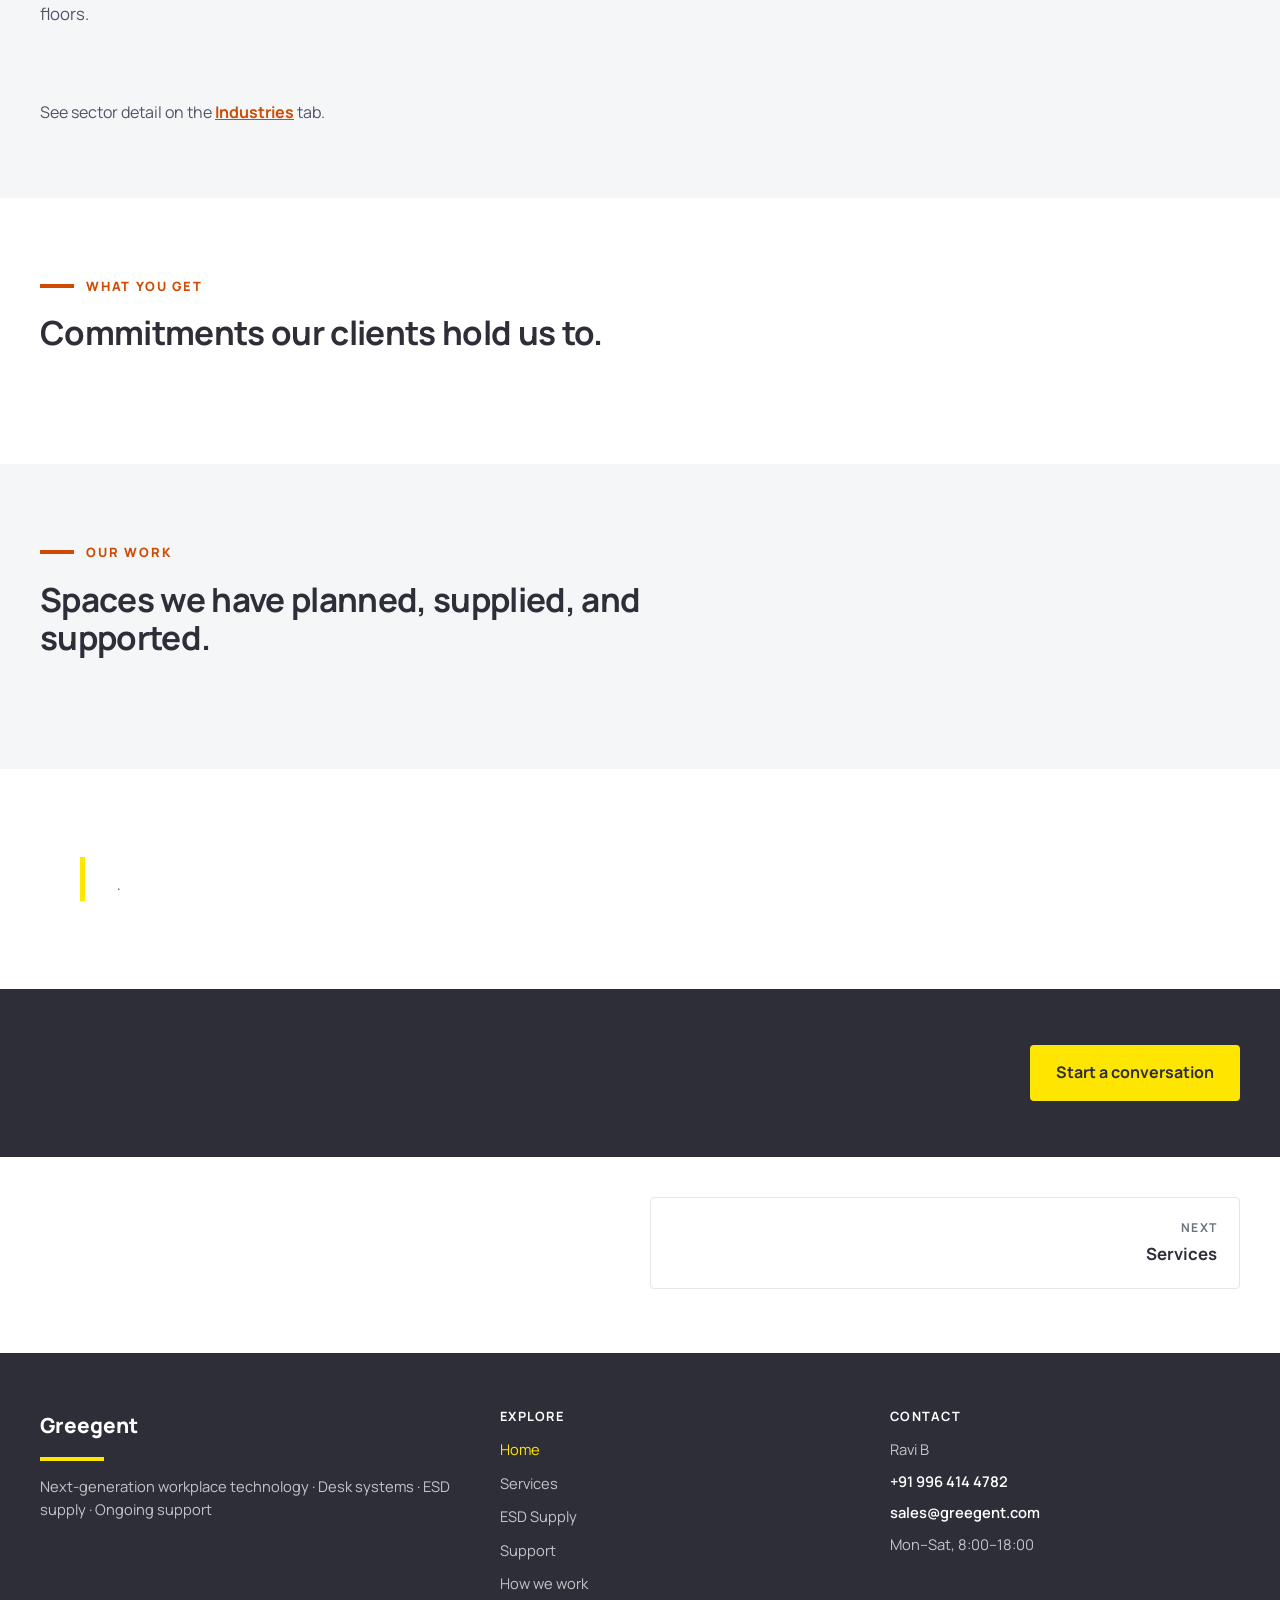
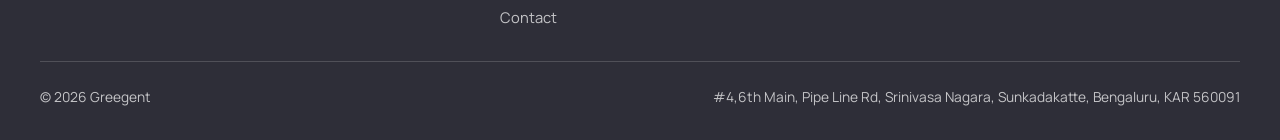
==== commit bdbb51cd: "updating logo" ====
--- a/index.html
+++ b/index.html
@@ -9,6 +9,7 @@
     <link rel="preconnect" href="https://fonts.gstatic.com" crossorigin />
     <link href="https://fonts.googleapis.com/css2?family=Manrope:wght@400;500;600;700;800&display=swap" rel="stylesheet" />
     <link rel="stylesheet" href="css/styles.css" />
+    <link rel="icon" type="image/png" href="images/GreegentLogo.jpeg">
   </head>
   <body data-page="home">
     <header class="site-header">
--- a/css/styles.css
+++ b/css/styles.css
@@ -168,37 +168,16 @@
   min-height: 76px;
 }
 
-.logo {
-  display: flex;
-  align-items: center;
-  gap: 12px;
-  text-decoration: none;
-}
-
-.logo-mark {
+.logo img {
+  height: 50px;
+  width: auto;
+  display: block;
+}
+
+.logo-mark img {
   width: 12px;
   height: 34px;
-  background: var(--orange);
-  box-shadow: 8px 0 0 var(--yellow), 16px 0 0 var(--green);
-}
-
-.logo-text {
-  display: grid;
-  line-height: 1.2;
-}
-
-.logo-text strong {
-  color: var(--ink);
-  font-size: 1.32rem;
-  font-weight: 800;
-  letter-spacing: -0.02em;
-}
-
-.logo-text span {
-  color: var(--muted);
-  font-size: 0.74rem;
-  letter-spacing: 0.1em;
-  text-transform: uppercase;
+  object-fit: contain;
 }
 
 .header-actions {
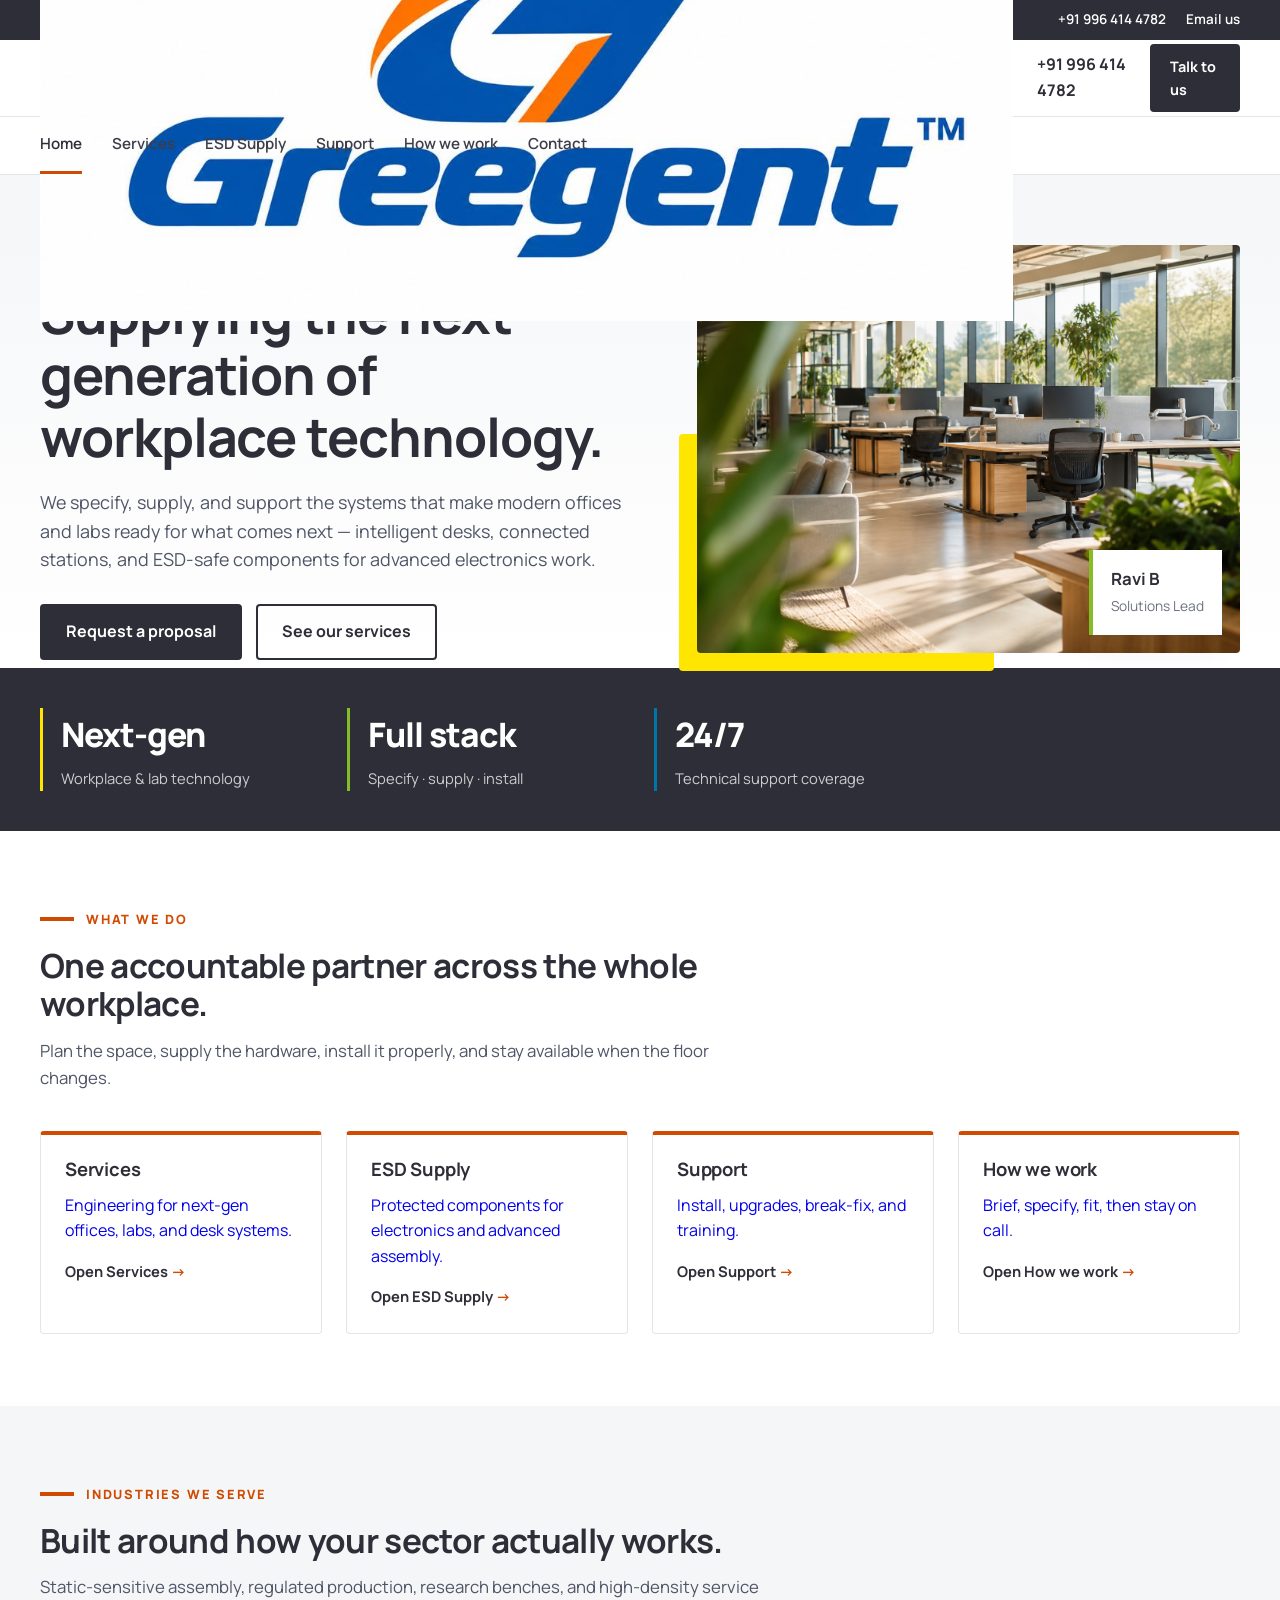
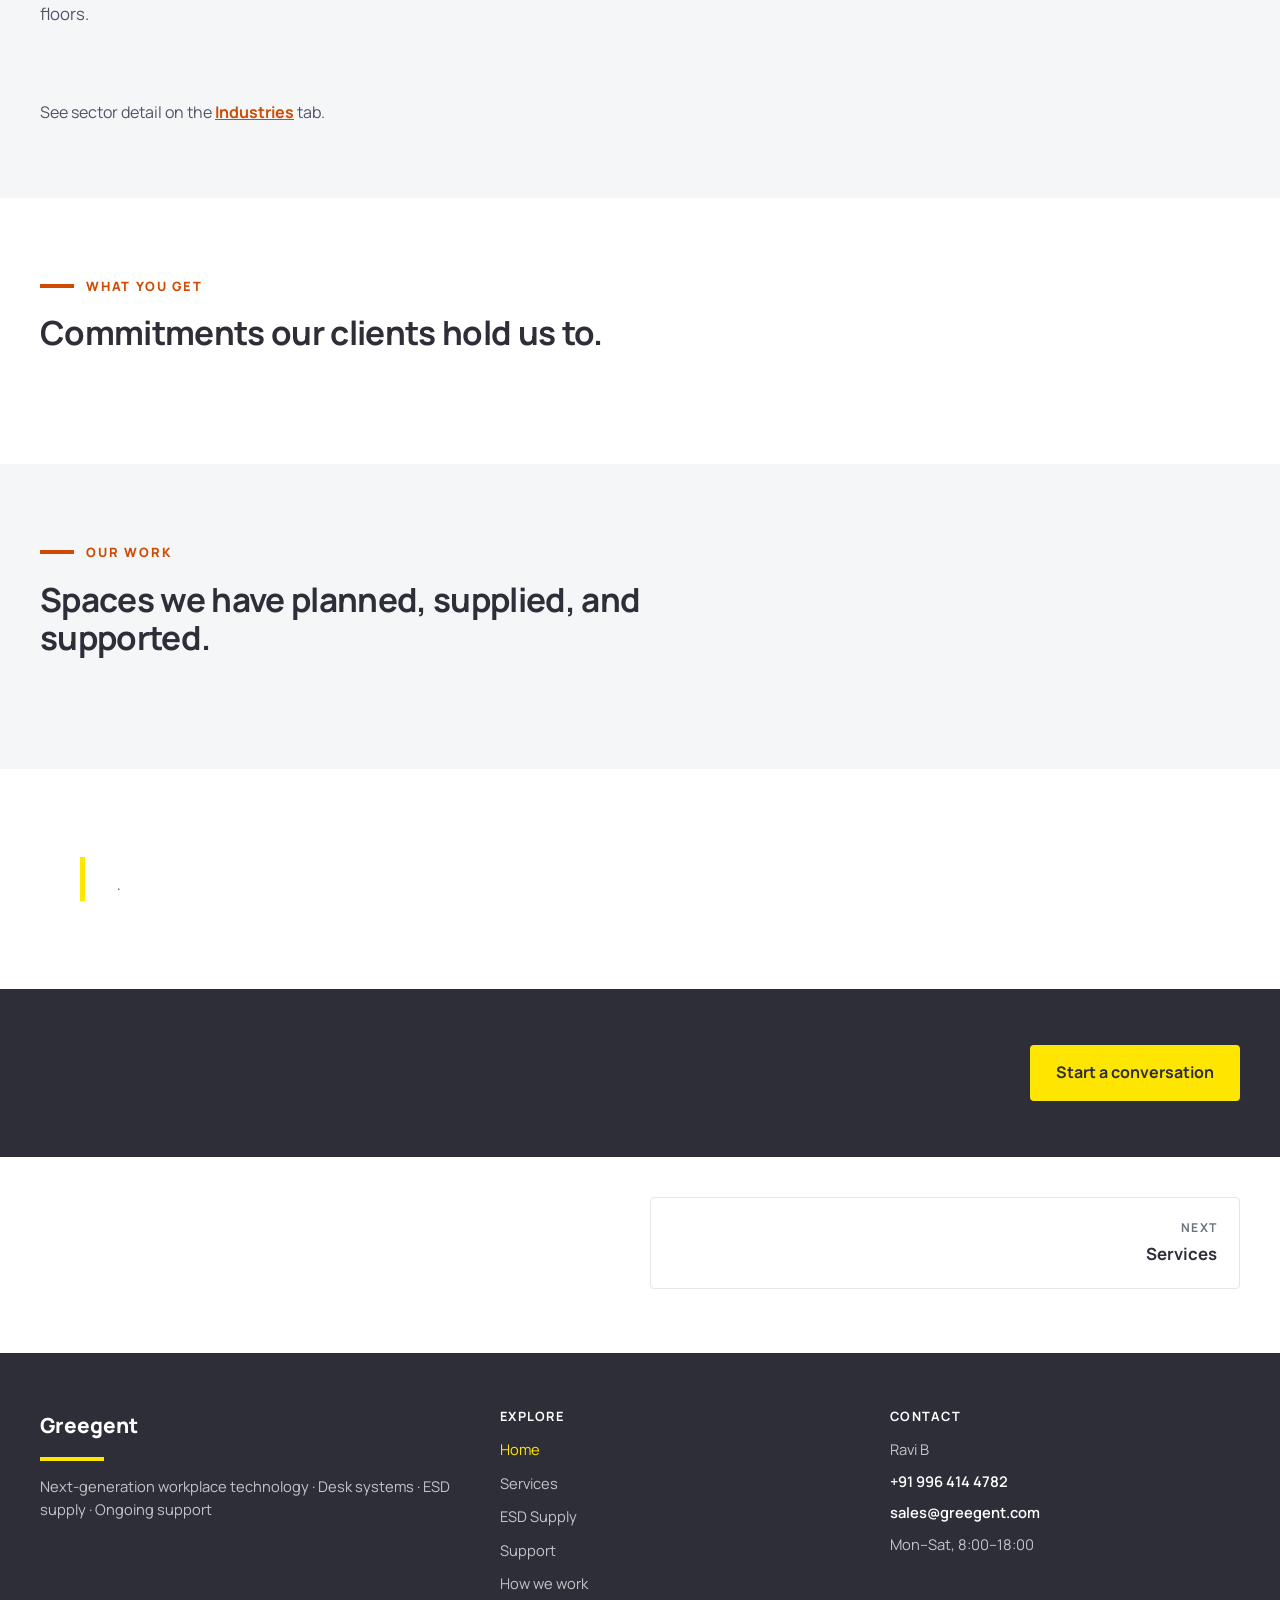
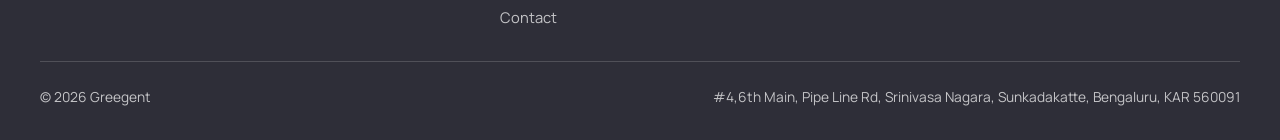
==== commit 071642fa: "updateindex" ====
--- a/index.html
+++ b/index.html
@@ -24,9 +24,8 @@
       </div>
       <div class="wrap header-inner">
         <a class="logo" href="index.html">
-          <span class="logo-mark" aria-hidden="true">
-           <img src="images/GreegentLogo.jpeg" alt="Greegent">
-          </span>
+           <img src="images/GreegentLogo.jpeg" alt="Greegent" class="logo-image">
+        </a>
         </a>
         <div class="header-actions">
           <a class="header-phone" data-phone-link href="tel:+15550102400"><span data-phone>+1 555 010 2400</span></a>
--- a/css/styles.css
+++ b/css/styles.css
@@ -168,16 +168,30 @@
   min-height: 76px;
 }
 
-.logo img {
-  height: 50px;
-  width: auto;
+.logo {
+  display: flex;
+  align-items: center;
+  height: 52px;
+  width: fit-content;
+}
+
+.logo-mark {
+  width: 48px;
+  height: 48px;
+  flex: 0 0 48px;
+  display: flex;
+  align-items: center;
+  justify-content: center;
+  overflow: hidden;
+}
+
+.logo-mark img {
+  width: 48px;
+  height: 48px;
+  max-width: 48px;
+  max-height: 48px;
+  object-fit: contain;
   display: block;
-}
-
-.logo-mark img {
-  width: 12px;
-  height: 34px;
-  object-fit: contain;
 }
 
 .header-actions {
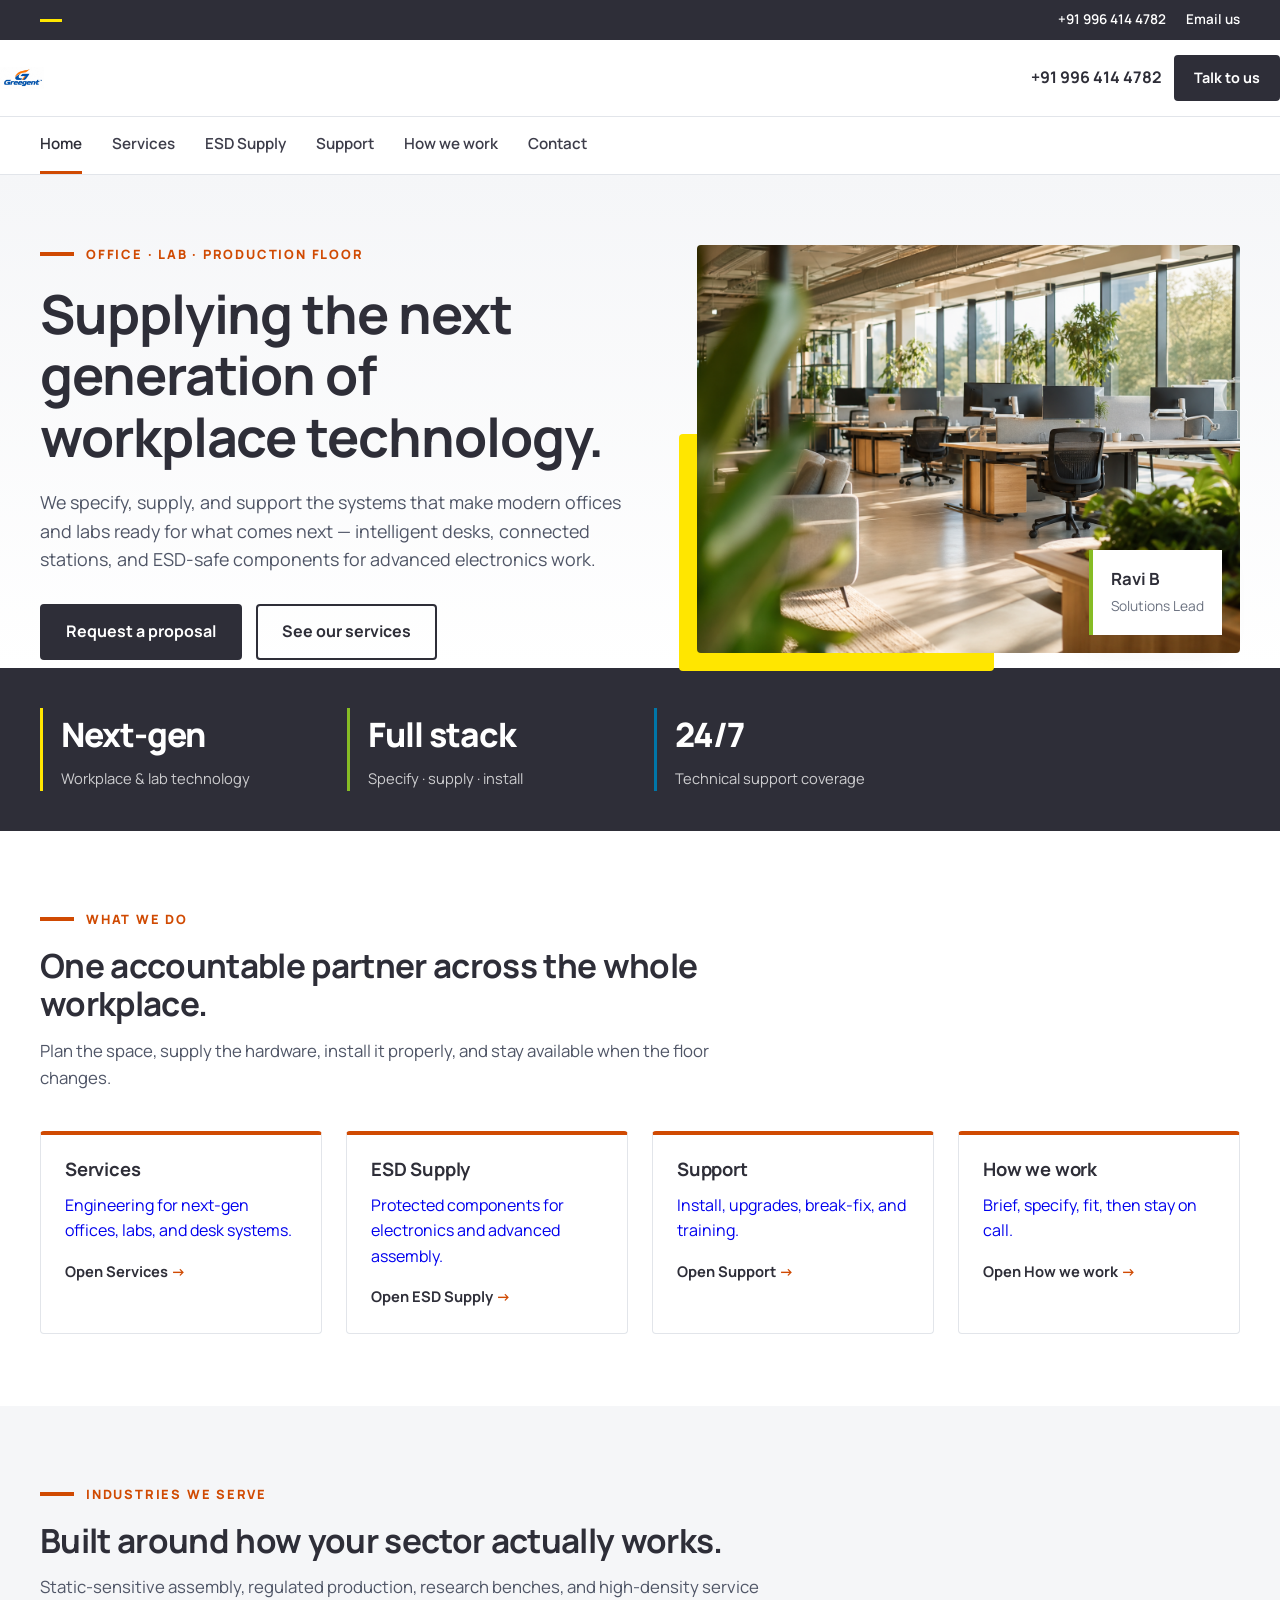
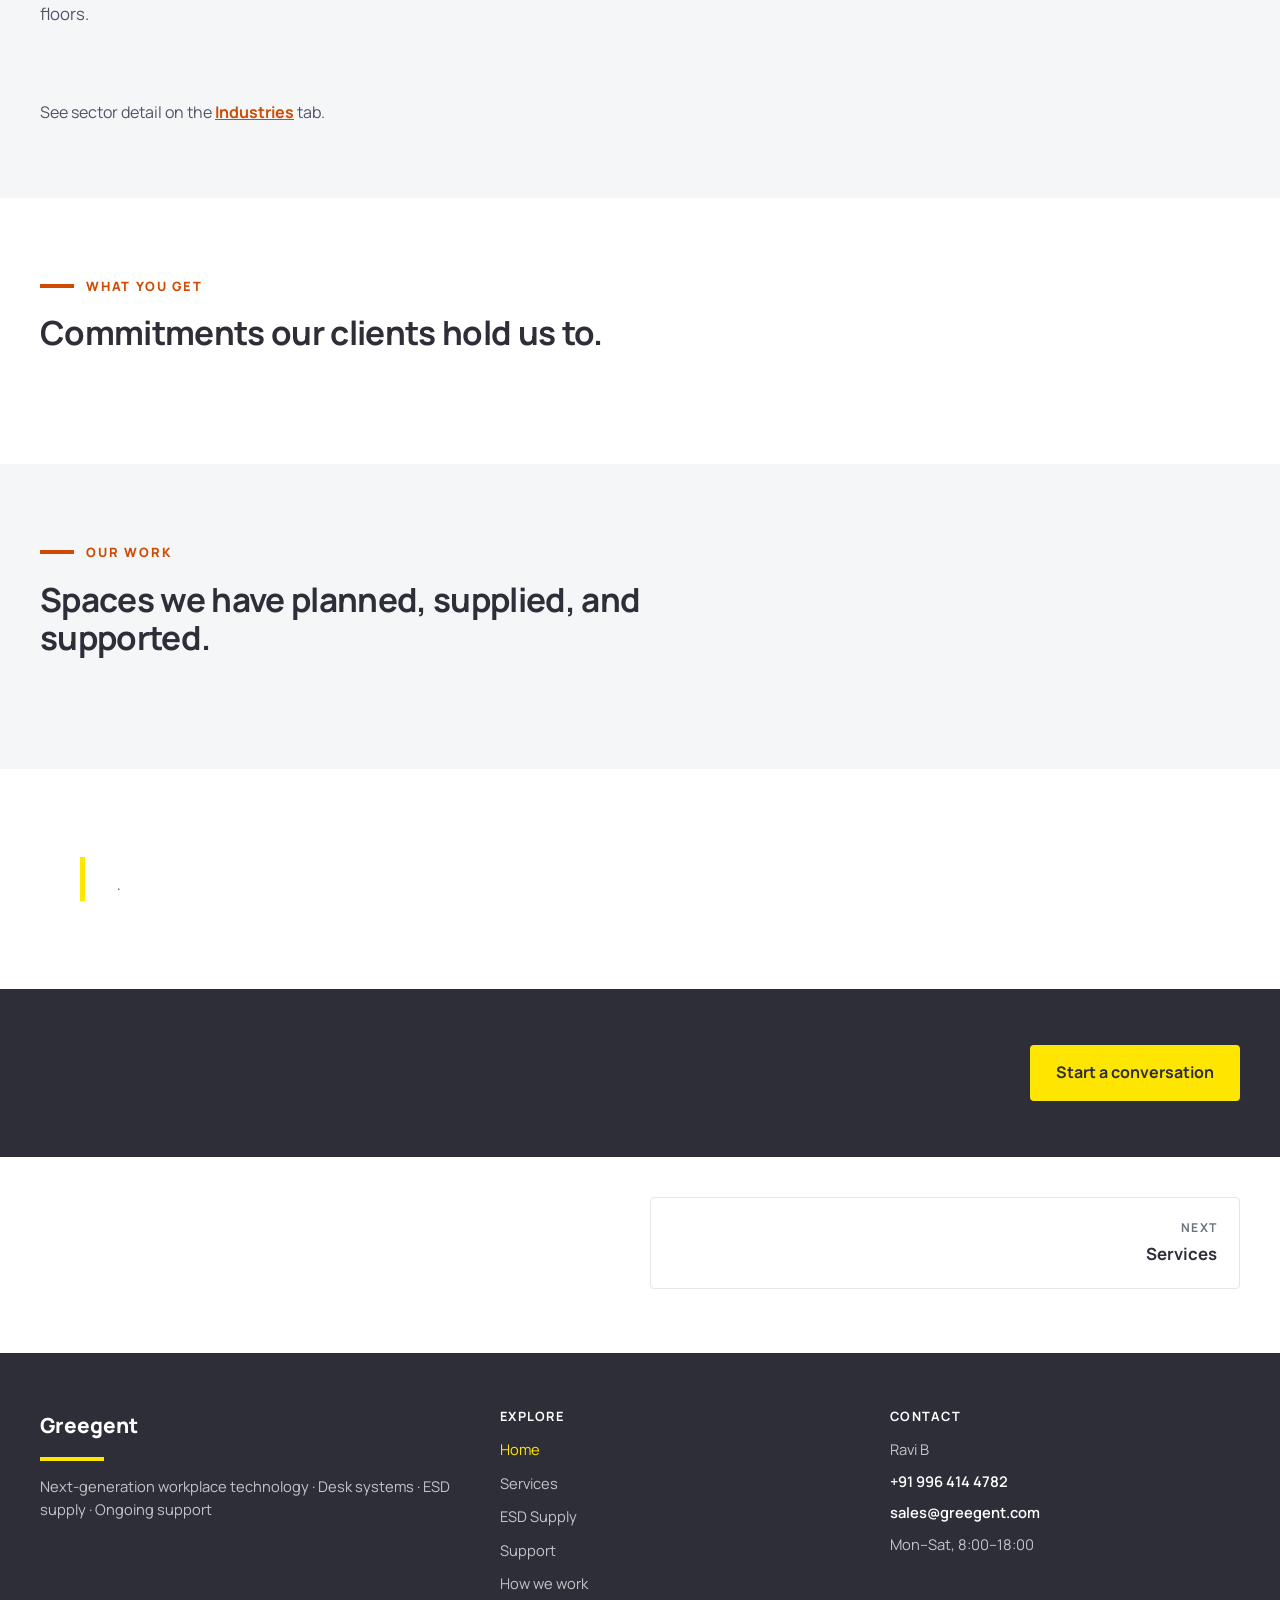
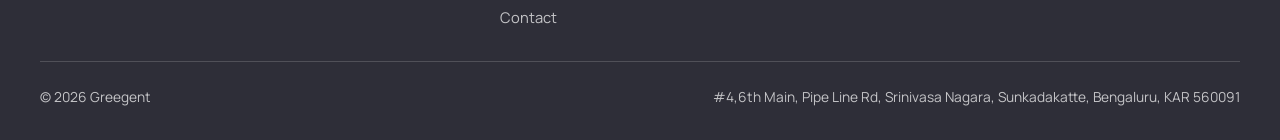
==== commit f819df6f: "new ver" ====
--- a/index.html
+++ b/index.html
@@ -1,180 +1,466 @@
-<!DOCTYPE html>
-<html lang="en">
-  <head>
-    <meta charset="UTF-8" />
-    <meta name="viewport" content="width=device-width, initial-scale=1.0" />
-    <meta name="description" content="Workplace engineering, desk systems, ESD supply, and lifecycle support for industry." />
-    <title>Home — Greegent Engineering Solutions</title>
-    <link rel="preconnect" href="https://fonts.googleapis.com" />
-    <link rel="preconnect" href="https://fonts.gstatic.com" crossorigin />
-    <link href="https://fonts.googleapis.com/css2?family=Manrope:wght@400;500;600;700;800&display=swap" rel="stylesheet" />
-    <link rel="stylesheet" href="css/styles.css" />
-    <link rel="icon" type="image/png" href="images/GreegentLogo.jpeg">
-  </head>
-  <body data-page="home">
-    <header class="site-header">
-      <div class="top-strip">
-        <div class="wrap top-strip-inner">
-          <p class="strip-promise" data-promise>Workplace engineering, delivered</p>
-          <div class="strip-links">
-            <a data-phone-link href="tel:+15550102400"><span data-phone>+1 555 010 2400</span></a>
-            <a data-email-link href="mailto:hello@xyz-solutions.example">Email us</a>
-          </div>
-        </div>
-      </div>
-      <div class="wrap header-inner">
-        <a class="logo" href="index.html">
-           <img src="images/GreegentLogo.jpeg" alt="Greegent" class="logo-image">
-        </a>
-        </a>
-        <div class="header-actions">
-          <a class="header-phone" data-phone-link href="tel:+15550102400"><span data-phone>+1 555 010 2400</span></a>
-          <a class="btn btn-small" href="contact.html">Talk to us</a>
-          <button class="nav-toggle" type="button" data-nav-toggle aria-expanded="false" aria-controls="site-tabs" aria-label="Menu">
-            <span></span><span></span><span></span>
-          </button>
-        </div>
-      </div>
-      <nav class="tab-bar" id="site-tabs" aria-label="Site tabs">
-        <div class="wrap">
-          <ul data-nav>
-            <li><a class="tab-link is-active" href="index.html" aria-current="page">Home</a></li>
-            <li><a class="tab-link" href="services.html">Services</a></li>
-            <li><a class="tab-link" href="industries.html">Industries</a></li>
-            <li><a class="tab-link" href="esd.html">ESD Supply</a></li>
-            <li><a class="tab-link" href="support.html">Support</a></li>
-            <li><a class="tab-link" href="how-we-work.html">How we work</a></li>
-            <li><a class="tab-link" href="contact.html">Contact</a></li>
-          </ul>
-        </div>
-      </nav>
-    </header>
-
-    <main>
-      <section class="hero">
-        <div class="wrap hero-grid">
-          <div>
-            <p class="eyebrow">Office · Lab · Production floor</p>
-            <h1 data-tagline>Engineering solutions that make the next generation of workplaces run.</h1>
-            <p class="lede" data-intro></p>
-            <div class="hero-actions">
-              <a class="btn" href="contact.html">Request a proposal</a>
-              <a class="btn btn-ghost" href="services.html">See our services</a>
-            </div>
-          </div>
-          <div class="hero-media">
-            <img data-img="homeHero" src="images/hero-workspace.png" alt="Sunlit office with plants and sit-stand desks" />
-            <div class="hero-tag">
-              <strong data-person-name>Alex Morgan</strong>
-              <span data-person-role>Client Solutions Lead</span>
-            </div>
-          </div>
-        </div>
-      </section>
-
-      <section class="stat-band">
-        <div class="wrap">
-          <dl class="stat-grid" data-stats></dl>
-        </div>
-      </section>
-
-      <section class="section">
-        <div class="wrap">
-          <header class="section-head">
-            <p class="eyebrow">What we do</p>
-            <h2>One accountable partner across the whole workplace.</h2>
-            <p>Plan the space, supply the hardware, install it properly, and stay available when the floor changes.</p>
-          </header>
-          <div class="card-grid grid-4" data-home-links></div>
-        </div>
-      </section>
-
-      <section class="section section-tint">
-        <div class="wrap">
-          <header class="section-head">
-            <p class="eyebrow">Industries we serve</p>
-            <h2>Built around how your sector actually works.</h2>
-            <p>Static-sensitive assembly, regulated production, research benches, and high-density service floors.</p>
-          </header>
-          <div class="card-grid grid-3" data-industries></div>
-          <p class="page-cta">See sector detail on the <a href="industries.html">Industries</a> tab.</p>
-        </div>
-      </section>
-
-      <section class="section">
-        <div class="wrap">
-          <header class="section-head">
-            <p class="eyebrow">What you get</p>
-            <h2>Commitments our clients hold us to.</h2>
-          </header>
-          <div class="outcome-grid" data-outcomes></div>
-        </div>
-      </section>
-
-      <section class="section section-tint">
-        <div class="wrap">
-          <header class="section-head">
-            <p class="eyebrow">Our work</p>
-            <h2>Spaces we have planned, supplied, and supported.</h2>
-          </header>
-          <div class="photo-gallery" data-gallery></div>
-        </div>
-      </section>
-
-      <section class="section">
-        <div class="wrap">
-          <figure class="quote">
-            <blockquote data-quote-text></blockquote>
-            <figcaption><strong data-quote-author></strong> · <span data-quote-org></span></figcaption>
-          </figure>
-        </div>
-      </section>
-
-      <section class="cta">
-        <div class="wrap cta-inner">
-          <div>
-            <h2 data-cta-heading></h2>
-            <p data-cta-text></p>
-          </div>
-          <a class="btn btn-yellow" href="contact.html"><span data-cta-button>Start a conversation</span></a>
-        </div>
-      </section>
-
-      <nav class="pager-section" aria-label="Next page">
-        <div class="wrap pager" data-pager></div>
-      </nav>
-    </main>
-
-    <footer class="site-footer">
-      <div class="wrap">
-        <div class="footer-top">
-          <div class="footer-brand">
-            <strong data-company>XYZ</strong>
-            <div class="footer-rule"></div>
-            <p data-footer-note></p>
-          </div>
-          <div class="footer-col">
-            <h4>Explore</h4>
-            <ul class="footer-tabs" data-footer-nav></ul>
-          </div>
-          <div class="footer-col">
-            <h4>Contact</h4>
-            <div class="footer-contact">
-              <span data-person-name></span>
-              <a data-phone-link href="tel:+15550102400"><span data-phone></span></a>
-              <a data-email-link href="mailto:hello@xyz-solutions.example"><span data-email></span></a>
-              <span data-hours></span>
-            </div>
-          </div>
-        </div>
-        <div class="footer-bottom">
-          <p>© <span data-year>2026</span> <span data-legal>XYZ Engineering Solutions</span></p>
-          <p><span data-address></span>, <span data-city></span></p>
-        </div>
-      </div>
-    </footer>
-
-    <script src="js/site-config.js"></script>
-    <script src="js/app.js"></script>
-  </body>
-</html>
+<!DOCTYPE html>
+<html lang="en">
+  <head>
+    <meta charset="UTF-8" />
+    <meta name="viewport" content="width=device-width, initial-scale=1.0" />
+    <meta name="description" content="Workplace engineering, desk systems, ESD supply, and lifecycle support for industry." />
+    <title>Home — Greegent Engineering Solutions</title>
+
+    <link rel="preconnect" href="https://fonts.googleapis.com" />
+    <link rel="preconnect" href="https://fonts.gstatic.com" crossorigin />
+    <link href="https://fonts.googleapis.com/css2?family=Manrope:wght@400;500;600;700;800&display=swap" rel="stylesheet" />
+    <link rel="stylesheet" href="css/styles.css" />
+    <link rel="icon" type="image/jpeg" href="images/GreegentLogo.jpeg">
+
+    <!-- Responsive/header fixes -->
+    <style>
+      /* Keep the header contents inside the wrap */
+      .header-inner {
+        display: flex;
+        align-items: center;
+        justify-content: space-between;
+        box-sizing: border-box;
+        width: 100%;
+        max-width: 100%;
+        min-width: 0;
+        overflow: hidden;
+      }
+
+      /* Fixed logo size on desktop */
+      .logo {
+        display: flex;
+        align-items: center;
+        justify-content: center;
+        width: 44px;
+        height: 44px;
+        min-width: 44px;
+        max-width: 44px;
+        flex: 0 0 44px;
+        overflow: hidden;
+      }
+
+      .logo-image {
+        display: block;
+        width: 44px !important;
+        height: 44px !important;
+        min-width: 44px !important;
+        max-width: 44px !important;
+        min-height: 44px !important;
+        max-height: 44px !important;
+        object-fit: contain;
+      }
+
+      .header-actions {
+        display: flex;
+        align-items: center;
+        gap: 12px;
+        min-width: 0;
+        max-width: 100%;
+      }
+
+      .header-actions > * {
+        flex-shrink: 0;
+      }
+
+      /* Prevent content images from overflowing */
+      main img {
+        max-width: 100%;
+      }
+
+      /* Tablet */
+      @media (max-width: 900px) {
+        .wrap {
+          width: 92%;
+          max-width: none;
+          box-sizing: border-box;
+        }
+
+        .header-phone {
+          display: none;
+        }
+
+        .hero-grid {
+          grid-template-columns: 1fr;
+          gap: 32px;
+        }
+
+        .grid-4 {
+          grid-template-columns: repeat(2, minmax(0, 1fr));
+        }
+
+        .grid-3 {
+          grid-template-columns: repeat(2, minmax(0, 1fr));
+        }
+
+        .photo-gallery {
+          grid-template-columns: repeat(2, minmax(0, 1fr));
+        }
+      }
+
+      /* Mobile */
+      @media (max-width: 600px) {
+        .wrap {
+          width: 90%;
+        }
+
+        .header-inner {
+          min-height: 56px;
+          padding: 8px 0;
+        }
+
+        .logo {
+          width: 32px;
+          height: 32px;
+          min-width: 32px;
+          max-width: 32px;
+          flex: 0 0 32px;
+        }
+
+        .logo-image {
+          width: 32px !important;
+          height: 32px !important;
+          min-width: 32px !important;
+          max-width: 32px !important;
+          min-height: 32px !important;
+          max-height: 32px !important;
+        }
+
+        .header-actions {
+          gap: 8px;
+        }
+
+        .header-phone,
+        .btn-small {
+          display: none;
+        }
+
+        .top-strip-inner {
+          flex-direction: column;
+          gap: 6px;
+          text-align: center;
+        }
+
+        .strip-promise {
+          margin: 0;
+        }
+
+        .strip-links {
+          justify-content: center;
+        }
+
+        .tab-bar {
+          display: none;
+        }
+
+        .nav-toggle {
+          display: flex;
+          flex-direction: column;
+          justify-content: center;
+          gap: 4px;
+        }
+
+        .hero {
+          padding: 48px 0;
+        }
+
+        .hero-grid {
+          grid-template-columns: 1fr;
+          gap: 32px;
+        }
+
+        .hero h1 {
+          font-size: clamp(2rem, 9vw, 3rem);
+          line-height: 1.1;
+        }
+
+        .hero .lede {
+          font-size: 1rem;
+        }
+
+        .hero-actions {
+          flex-direction: column;
+          width: 100%;
+          gap: 12px;
+        }
+
+        .hero-actions .btn {
+          width: 100%;
+          text-align: center;
+        }
+
+        .hero-media,
+        .hero-media img {
+          width: 100%;
+        }
+
+        .hero-media img {
+          height: auto;
+          display: block;
+        }
+
+        .section {
+          padding: 48px 0;
+        }
+
+        .section-head h2 {
+          font-size: clamp(1.6rem, 7vw, 2.2rem);
+          line-height: 1.2;
+        }
+
+        .grid-4,
+        .grid-3,
+        .outcome-grid,
+        .photo-gallery {
+          grid-template-columns: 1fr;
+        }
+
+        .stat-grid {
+          grid-template-columns: 1fr 1fr;
+          gap: 20px;
+        }
+
+        .quote {
+          padding: 24px;
+        }
+
+        .quote blockquote {
+          font-size: 1.2rem;
+        }
+
+        .cta-inner {
+          flex-direction: column;
+          align-items: flex-start;
+          gap: 24px;
+        }
+
+        .cta-inner .btn {
+          width: 100%;
+          text-align: center;
+        }
+
+        .footer-top {
+          grid-template-columns: 1fr;
+          gap: 32px;
+        }
+
+        .footer-bottom {
+          flex-direction: column;
+          gap: 8px;
+        }
+      }
+
+      /* Very small phones */
+      @media (max-width: 400px) {
+        .wrap {
+          width: 92%;
+        }
+
+        .logo {
+          width: 28px;
+          height: 28px;
+          min-width: 28px;
+          max-width: 28px;
+          flex-basis: 28px;
+        }
+
+        .logo-image {
+          width: 28px !important;
+          height: 28px !important;
+          min-width: 28px !important;
+          max-width: 28px !important;
+          min-height: 28px !important;
+          max-height: 28px !important;
+        }
+
+        .hero {
+          padding: 36px 0;
+        }
+
+        .hero h1 {
+          font-size: 2rem;
+        }
+
+        .stat-grid {
+          grid-template-columns: 1fr;
+        }
+      }
+    </style>
+  </head>
+
+  <body data-page="home">
+    <header class="site-header">
+      <div class="top-strip">
+        <div class="wrap top-strip-inner">
+          <p class="strip-promise" data-promise>Workplace engineering, delivered</p>
+          <div class="strip-links">
+            <a data-phone-link href="tel:+15550102400"><span data-phone>+1 555 010 2400</span></a>
+            <a data-email-link href="mailto:hello@Greegent-solutions.example">Email us</a>
+          </div>
+        </div>
+      </div>
+
+      <div class="wrap header-inner">
+        <a class="logo" href="index.html">
+          <img src="images/GreegentLogo.jpeg" alt="Greegent" class="logo-image">
+        </a>
+
+        <div class="header-actions">
+          <a class="header-phone" data-phone-link href="tel:+15550102400">
+            <span data-phone>+1 555 010 2400</span>
+          </a>
+
+          <a class="btn btn-small" href="contact.html">Talk to us</a>
+
+          <button class="nav-toggle" type="button" data-nav-toggle aria-expanded="false" aria-controls="site-tabs" aria-label="Menu">
+            <span></span><span></span><span></span>
+          </button>
+        </div>
+      </div>
+
+      <nav class="tab-bar" id="site-tabs" aria-label="Site tabs">
+        <div class="wrap">
+          <ul data-nav>
+            <li><a class="tab-link is-active" href="index.html" aria-current="page">Home</a></li>
+            <li><a class="tab-link" href="services.html">Services</a></li>
+            <li><a class="tab-link" href="industries.html">Industries</a></li>
+            <li><a class="tab-link" href="esd.html">ESD Supply</a></li>
+            <li><a class="tab-link" href="support.html">Support</a></li>
+            <li><a class="tab-link" href="how-we-work.html">How we work</a></li>
+            <li><a class="tab-link" href="contact.html">Contact</a></li>
+          </ul>
+        </div>
+      </nav>
+    </header>
+
+    <main>
+      <section class="hero">
+        <div class="wrap hero-grid">
+          <div>
+            <p class="eyebrow">Office · Lab · Production floor</p>
+            <h1 data-tagline>Engineering solutions that make the next generation of workplaces run.</h1>
+            <p class="lede" data-intro></p>
+            <div class="hero-actions">
+              <a class="btn" href="contact.html">Request a proposal</a>
+              <a class="btn btn-ghost" href="services.html">See our services</a>
+            </div>
+          </div>
+
+          <div class="hero-media">
+            <img data-img="homeHero" src="images/hero-workspace.png" alt="Sunlit office with plants and sit-stand desks" />
+            <div class="hero-tag">
+              <strong data-person-name>Alex Morgan</strong>
+              <span data-person-role>Client Solutions Lead</span>
+            </div>
+          </div>
+        </div>
+      </section>
+
+      <section class="stat-band">
+        <div class="wrap">
+          <dl class="stat-grid" data-stats></dl>
+        </div>
+      </section>
+
+      <section class="section">
+        <div class="wrap">
+          <header class="section-head">
+            <p class="eyebrow">What we do</p>
+            <h2>One accountable partner across the whole workplace.</h2>
+            <p>Plan the space, supply the hardware, install it properly, and stay available when the floor changes.</p>
+          </header>
+          <div class="card-grid grid-4" data-home-links></div>
+        </div>
+      </section>
+
+      <section class="section section-tint">
+        <div class="wrap">
+          <header class="section-head">
+            <p class="eyebrow">Industries we serve</p>
+            <h2>Built around how your sector actually works.</h2>
+            <p>Static-sensitive assembly, regulated production, research benches, and high-density service floors.</p>
+          </header>
+          <div class="card-grid grid-3" data-industries></div>
+          <p class="page-cta">See sector detail on the <a href="industries.html">Industries</a> tab.</p>
+        </div>
+      </section>
+
+      <section class="section">
+        <div class="wrap">
+          <header class="section-head">
+            <p class="eyebrow">What you get</p>
+            <h2>Commitments our clients hold us to.</h2>
+          </header>
+          <div class="outcome-grid" data-outcomes></div>
+        </div>
+      </section>
+
+      <section class="section section-tint">
+        <div class="wrap">
+          <header class="section-head">
+            <p class="eyebrow">Our work</p>
+            <h2>Spaces we have planned, supplied, and supported.</h2>
+          </header>
+          <div class="photo-gallery" data-gallery></div>
+        </div>
+      </section>
+
+      <section class="section">
+        <div class="wrap">
+          <figure class="quote">
+            <blockquote data-quote-text></blockquote>
+            <figcaption><strong data-quote-author></strong> · <span data-quote-org></span></figcaption>
+          </figure>
+        </div>
+      </section>
+
+      <section class="cta">
+        <div class="wrap cta-inner">
+          <div>
+            <h2 data-cta-heading></h2>
+            <p data-cta-text></p>
+          </div>
+          <a class="btn btn-yellow" href="contact.html"><span data-cta-button>Start a conversation</span></a>
+        </div>
+      </section>
+
+      <nav class="pager-section" aria-label="Next page">
+        <div class="wrap pager" data-pager></div>
+      </nav>
+    </main>
+
+    <footer class="site-footer">
+      <div class="wrap">
+        <div class="footer-top">
+          <div class="footer-brand">
+            <strong data-company>Greegent</strong>
+            <div class="footer-rule"></div>
+            <p data-footer-note></p>
+          </div>
+
+          <div class="footer-col">
+            <h4>Explore</h4>
+            <ul class="footer-tabs" data-footer-nav></ul>
+          </div>
+
+          <div class="footer-col">
+            <h4>Contact</h4>
+            <div class="footer-contact">
+              <span data-person-name></span>
+              <a data-phone-link href="tel:+15550102400"><span data-phone></span></a>
+              <a data-email-link href="mailto:hello@Greegent-solutions.example"><span data-email></span></a>
+              <span data-hours></span>
+            </div>
+          </div>
+        </div>
+
+        <div class="footer-bottom">
+          <p>© <span data-year>2026</span> <span data-legal>Greegent Engineering Solutions</span></p>
+          <p><span data-address></span>, <span data-city></span></p>
+        </div>
+      </div>
+    </footer>
+
+    <script src="js/site-config.js"></script>
+    <script src="js/app.js"></script>
+  </body>
+</html>
